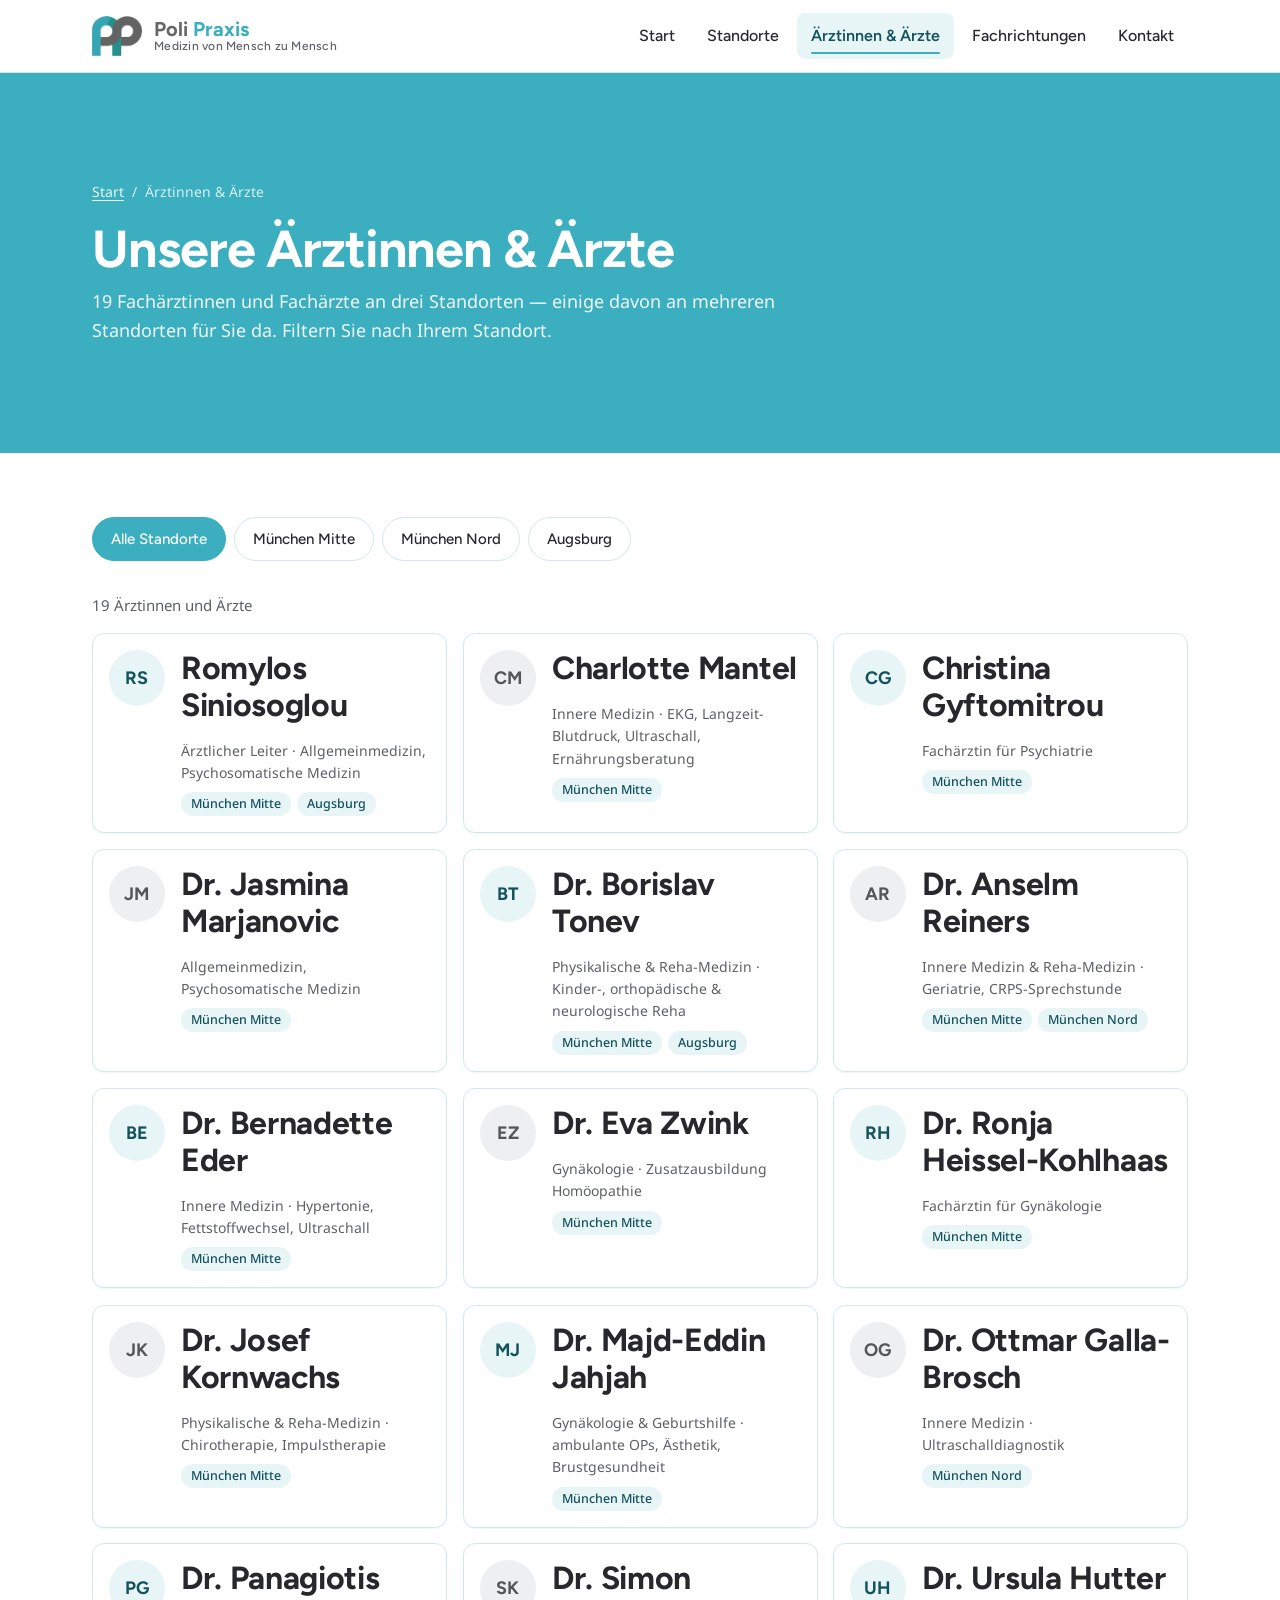
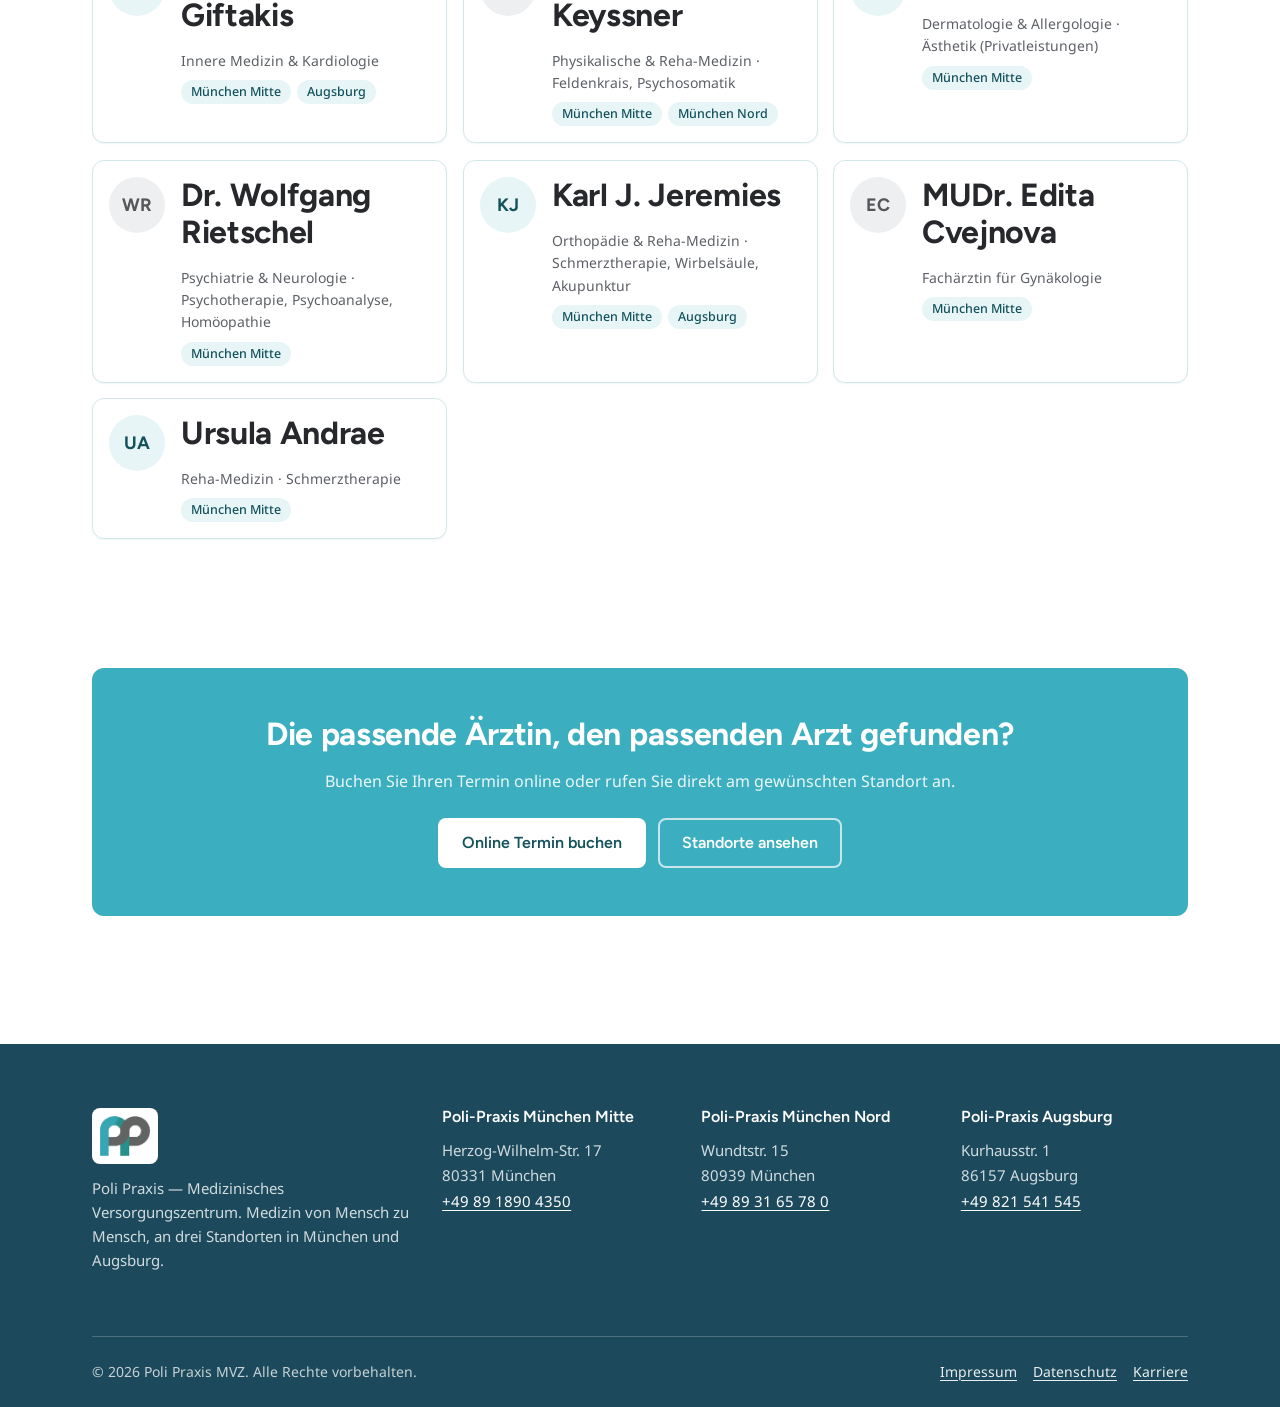
==== aerzte.html @ f50aab5e "Add title glow treatment, homepage office filters, and header cleanup - Location page titles: white " ====
<!DOCTYPE html>
<html lang="de">
<head>
  <meta charset="UTF-8">
  <meta name="viewport" content="width=device-width, initial-scale=1">
  <title>Ärztinnen &amp; Ärzte — alle Standorte | Poli Praxis</title>
  <meta name="description" content="Alle Ärztinnen und Ärzte der Poli Praxis auf einen Blick — filterbar nach Standort: München Mitte, München Nord und Augsburg.">
  <link rel="icon" type="image/png" href="assets/img/logo.png">
  <link rel="stylesheet" href="assets/css/styles.css">
</head>
<body>
  <a class="skip-link" href="#main">Zum Inhalt springen</a>

  <header class="site-header">
    <div class="container site-header__inner">
      <a class="brand" href="index.html" aria-label="Poli Praxis — Startseite">
        <img src="assets/img/logo.png" alt="" width="53" height="40">
        <span class="brand__name"><span class="brand-poli">Poli</span> <span class="brand-praxis">Praxis</span><span class="brand__sub">Medizin von Mensch zu Mensch</span></span>
      </a>
      <nav id="main-nav" class="main-nav" aria-label="Hauptnavigation">
        <ul>
          <li><a href="index.html">Start</a></li>
          <li><a href="index.html#standorte">Standorte</a></li>
          <li><a href="aerzte.html" aria-current="page">Ärztinnen &amp; Ärzte</a></li>
          <li><a href="index.html#fachrichtungen">Fachrichtungen</a></li>
          <li><a href="index.html#kontakt">Kontakt</a></li>
        </ul>
      </nav>
      <button class="nav-toggle" type="button" aria-expanded="false" aria-controls="main-nav">
        <svg width="24" height="24" viewBox="0 0 24 24" fill="none" stroke="currentColor" stroke-width="1.75" stroke-linecap="round" aria-hidden="true"><line x1="4" y1="6" x2="20" y2="6"/><line x1="4" y1="12" x2="20" y2="12"/><line x1="4" y1="18" x2="20" y2="18"/></svg>
        <span class="visually-hidden">Menü öffnen</span>
      </button>
    </div>
  </header>

  <main id="main">

    <section class="page-hero">
      <div class="container">
        <nav class="breadcrumb" aria-label="Brotkrumen">
          <a href="index.html">Start</a> <span aria-hidden="true">/</span>
          <span aria-current="page">Ärztinnen &amp; Ärzte</span>
        </nav>
        <h1>Unsere Ärztinnen &amp; Ärzte</h1>
        <p class="lead">19 Fachärztinnen und Fachärzte an drei Standorten — einige davon an mehreren Standorten für Sie da. Filtern Sie nach Ihrem Standort.</p>
      </div>
    </section>

    <section class="section">
      <div class="container">

        <div class="filter-bar" data-filter-bar role="group" aria-label="Nach Standort filtern">
          <button class="filter-btn" type="button" data-office="alle" aria-pressed="true">Alle Standorte</button>
          <button class="filter-btn" type="button" data-office="muenchen-mitte" aria-pressed="false">München Mitte</button>
          <button class="filter-btn" type="button" data-office="muenchen-nord" aria-pressed="false">München Nord</button>
          <button class="filter-btn" type="button" data-office="augsburg" aria-pressed="false">Augsburg</button>
        </div>

        <p class="filter-count" data-filter-count aria-live="polite">19 Ärztinnen und Ärzte</p>

        <div class="doctor-grid">
          <article class="doctor-card" data-offices="muenchen-mitte augsburg">
            <span class="avatar" aria-hidden="true">RS</span>
            <div class="doctor-card__body">
              <h2>Romylos Siniosoglou</h2>
              <p class="doctor-card__specialty">Ärztlicher Leiter · Allgemeinmedizin, Psychosomatische Medizin</p>
              <div class="doctor-card__tags"><span class="chip">München Mitte</span><span class="chip">Augsburg</span></div>
            </div>
          </article>
          <article class="doctor-card" data-offices="muenchen-mitte">
            <span class="avatar" aria-hidden="true">CM</span>
            <div class="doctor-card__body">
              <h2>Charlotte Mantel</h2>
              <p class="doctor-card__specialty">Innere Medizin · EKG, Langzeit-Blutdruck, Ultraschall, Ernährungsberatung</p>
              <div class="doctor-card__tags"><span class="chip">München Mitte</span></div>
            </div>
          </article>
          <article class="doctor-card" data-offices="muenchen-mitte">
            <span class="avatar" aria-hidden="true">CG</span>
            <div class="doctor-card__body">
              <h2>Christina Gyftomitrou</h2>
              <p class="doctor-card__specialty">Fachärztin für Psychiatrie</p>
              <div class="doctor-card__tags"><span class="chip">München Mitte</span></div>
            </div>
          </article>
          <article class="doctor-card" data-offices="muenchen-mitte">
            <span class="avatar" aria-hidden="true">JM</span>
            <div class="doctor-card__body">
              <h2>Dr. Jasmina Marjanovic</h2>
              <p class="doctor-card__specialty">Allgemeinmedizin, Psychosomatische Medizin</p>
              <div class="doctor-card__tags"><span class="chip">München Mitte</span></div>
            </div>
          </article>
          <article class="doctor-card" data-offices="muenchen-mitte augsburg">
            <span class="avatar" aria-hidden="true">BT</span>
            <div class="doctor-card__body">
              <h2>Dr. Borislav Tonev</h2>
              <p class="doctor-card__specialty">Physikalische &amp; Reha-Medizin · Kinder-, orthopädische &amp; neurologische Reha</p>
              <div class="doctor-card__tags"><span class="chip">München Mitte</span><span class="chip">Augsburg</span></div>
            </div>
          </article>
          <article class="doctor-card" data-offices="muenchen-mitte muenchen-nord">
            <span class="avatar" aria-hidden="true">AR</span>
            <div class="doctor-card__body">
              <h2>Dr. Anselm Reiners</h2>
              <p class="doctor-card__specialty">Innere Medizin &amp; Reha-Medizin · Geriatrie, CRPS-Sprechstunde</p>
              <div class="doctor-card__tags"><span class="chip">München Mitte</span><span class="chip">München Nord</span></div>
            </div>
          </article>
          <article class="doctor-card" data-offices="muenchen-mitte">
            <span class="avatar" aria-hidden="true">BE</span>
            <div class="doctor-card__body">
              <h2>Dr. Bernadette Eder</h2>
              <p class="doctor-card__specialty">Innere Medizin · Hypertonie, Fettstoffwechsel, Ultraschall</p>
              <div class="doctor-card__tags"><span class="chip">München Mitte</span></div>
            </div>
          </article>
          <article class="doctor-card" data-offices="muenchen-mitte">
            <span class="avatar" aria-hidden="true">EZ</span>
            <div class="doctor-card__body">
              <h2>Dr. Eva Zwink</h2>
              <p class="doctor-card__specialty">Gynäkologie · Zusatzausbildung Homöopathie</p>
              <div class="doctor-card__tags"><span class="chip">München Mitte</span></div>
            </div>
          </article>
          <article class="doctor-card" data-offices="muenchen-mitte">
            <span class="avatar" aria-hidden="true">RH</span>
            <div class="doctor-card__body">
              <h2>Dr. Ronja Heissel-Kohlhaas</h2>
              <p class="doctor-card__specialty">Fachärztin für Gynäkologie</p>
              <div class="doctor-card__tags"><span class="chip">München Mitte</span></div>
            </div>
          </article>
          <article class="doctor-card" data-offices="muenchen-mitte">
            <span class="avatar" aria-hidden="true">JK</span>
            <div class="doctor-card__body">
              <h2>Dr. Josef Kornwachs</h2>
              <p class="doctor-card__specialty">Physikalische &amp; Reha-Medizin · Chirotherapie, Impulstherapie</p>
              <div class="doctor-card__tags"><span class="chip">München Mitte</span></div>
            </div>
          </article>
          <article class="doctor-card" data-offices="muenchen-mitte">
            <span class="avatar" aria-hidden="true">MJ</span>
            <div class="doctor-card__body">
              <h2>Dr. Majd-Eddin Jahjah</h2>
              <p class="doctor-card__specialty">Gynäkologie &amp; Geburtshilfe · ambulante OPs, Ästhetik, Brustgesundheit</p>
              <div class="doctor-card__tags"><span class="chip">München Mitte</span></div>
            </div>
          </article>
          <article class="doctor-card" data-offices="muenchen-nord">
            <span class="avatar" aria-hidden="true">OG</span>
            <div class="doctor-card__body">
              <h2>Dr. Ottmar Galla-Brosch</h2>
              <p class="doctor-card__specialty">Innere Medizin · Ultraschalldiagnostik</p>
              <div class="doctor-card__tags"><span class="chip">München Nord</span></div>
            </div>
          </article>
          <article class="doctor-card" data-offices="muenchen-mitte augsburg">
            <span class="avatar" aria-hidden="true">PG</span>
            <div class="doctor-card__body">
              <h2>Dr. Panagiotis Giftakis</h2>
              <p class="doctor-card__specialty">Innere Medizin &amp; Kardiologie</p>
              <div class="doctor-card__tags"><span class="chip">München Mitte</span><span class="chip">Augsburg</span></div>
            </div>
          </article>
          <article class="doctor-card" data-offices="muenchen-mitte muenchen-nord">
            <span class="avatar" aria-hidden="true">SK</span>
            <div class="doctor-card__body">
              <h2>Dr. Simon Keyssner</h2>
              <p class="doctor-card__specialty">Physikalische &amp; Reha-Medizin · Feldenkrais, Psychosomatik</p>
              <div class="doctor-card__tags"><span class="chip">München Mitte</span><span class="chip">München Nord</span></div>
            </div>
          </article>
          <article class="doctor-card" data-offices="muenchen-mitte">
            <span class="avatar" aria-hidden="true">UH</span>
            <div class="doctor-card__body">
              <h2>Dr. Ursula Hutter</h2>
              <p class="doctor-card__specialty">Dermatologie &amp; Allergologie · Ästhetik (Privatleistungen)</p>
              <div class="doctor-card__tags"><span class="chip">München Mitte</span></div>
            </div>
          </article>
          <article class="doctor-card" data-offices="muenchen-mitte">
            <span class="avatar" aria-hidden="true">WR</span>
            <div class="doctor-card__body">
              <h2>Dr. Wolfgang Rietschel</h2>
              <p class="doctor-card__specialty">Psychiatrie &amp; Neurologie · Psychotherapie, Psychoanalyse, Homöopathie</p>
              <div class="doctor-card__tags"><span class="chip">München Mitte</span></div>
            </div>
          </article>
          <article class="doctor-card" data-offices="muenchen-mitte augsburg">
            <span class="avatar" aria-hidden="true">KJ</span>
            <div class="doctor-card__body">
              <h2>Karl J. Jeremies</h2>
              <p class="doctor-card__specialty">Orthopädie &amp; Reha-Medizin · Schmerztherapie, Wirbelsäule, Akupunktur</p>
              <div class="doctor-card__tags"><span class="chip">München Mitte</span><span class="chip">Augsburg</span></div>
            </div>
          </article>
          <article class="doctor-card" data-offices="muenchen-mitte">
            <span class="avatar" aria-hidden="true">EC</span>
            <div class="doctor-card__body">
              <h2>MUDr. Edita Cvejnova</h2>
              <p class="doctor-card__specialty">Fachärztin für Gynäkologie</p>
              <div class="doctor-card__tags"><span class="chip">München Mitte</span></div>
            </div>
          </article>
          <article class="doctor-card" data-offices="muenchen-mitte">
            <span class="avatar" aria-hidden="true">UA</span>
            <div class="doctor-card__body">
              <h2>Ursula Andrae</h2>
              <p class="doctor-card__specialty">Reha-Medizin · Schmerztherapie</p>
              <div class="doctor-card__tags"><span class="chip">München Mitte</span></div>
            </div>
          </article>
        </div>
      </div>
    </section>

    <section class="section" aria-label="Termin vereinbaren">
      <div class="container">
        <div class="cta-band">
          <h2>Die passende Ärztin, den passenden Arzt gefunden?</h2>
          <p>Buchen Sie Ihren Termin online oder rufen Sie direkt am gewünschten Standort an.</p>
          <div class="cta-band__actions">
            <a class="btn btn--primary" href="https://www.doctolib.de" rel="noopener">Online Termin buchen</a>
            <a class="btn btn--ghost-light" href="index.html#standorte">Standorte ansehen</a>
          </div>
        </div>
      </div>
    </section>

  </main>

  <footer class="site-footer" id="kontakt">
    <div class="container">
      <div class="footer-grid">
        <div class="footer-brand">
          <img src="assets/img/logo.png" alt="Poli Praxis Logo" width="59" height="44">
          <p>Poli Praxis — Medizinisches Versorgungszentrum. Medizin von Mensch zu Mensch, an drei Standorten in München und Augsburg.</p>
        </div>
        <div class="footer-office">
          <h3>Poli-Praxis München Mitte</h3>
          <address>Herzog-Wilhelm-Str. 17<br>80331 München</address>
          <a href="tel:+498918904350">+49 89 1890 4350</a>
        </div>
        <div class="footer-office">
          <h3>Poli-Praxis München Nord</h3>
          <address>Wundtstr. 15<br>80939 München</address>
          <a href="tel:+49893165780">+49 89 31 65 78 0</a>
        </div>
        <div class="footer-office">
          <h3>Poli-Praxis Augsburg</h3>
          <address>Kurhausstr. 1<br>86157 Augsburg</address>
          <a href="tel:+49821541545">+49 821 541 545</a>
        </div>
      </div>
      <div class="footer-bottom">
        <p class="mb-0">© 2026 Poli Praxis MVZ. Alle Rechte vorbehalten.</p>
        <ul>
          <li><a href="#">Impressum</a></li>
          <li><a href="#">Datenschutz</a></li>
          <li><a href="#">Karriere</a></li>
        </ul>
      </div>
    </div>
  </footer>

  <script src="assets/js/main.js"></script>
</body>
</html>
---- assets/css/styles.css ----
/* ==========================================================================
   Poli-Praxis — Design System Stylesheet
   Source of truth: design-system/MASTER.md
   ========================================================================== */

@import url('https://fonts.googleapis.com/css2?family=Figtree:wght@400;600;700&family=Noto+Sans:wght@400;500;700&display=swap');

/* --------------------------------------------------------------------------
   1. Design Tokens
   -------------------------------------------------------------------------- */
:root {
  /* Brand colors (from PP logo) */
  --pp-teal:       #3BAFBF;
  --pp-teal-dark:  #257684;
  --pp-teal-deep:  #14525C;
  --pp-teal-night: #1C4A5C; /* footer: dark petrol, hue-matched to #3BAFBF (less green) */
  --pp-teal-tint:  #E7F5F7;
  --pp-gray:       #54565A;
  --pp-ink:        #26282C;
  --pp-text-muted: #5C6066;
  --pp-bg:         #FFFFFF;
  --pp-surface:    #F6FAF9;
  --pp-border:     #D3E7EA;
  --pp-ring:       #3BAFBF;
  --pp-danger:     #C4342D;

  /* Typography */
  --font-heading: 'Figtree', 'Segoe UI', sans-serif;
  --font-body: 'Noto Sans', 'Segoe UI', sans-serif;

  /* Spacing scale */
  --sp-1: 4px;  --sp-2: 8px;  --sp-3: 12px; --sp-4: 16px;
  --sp-5: 24px; --sp-6: 32px; --sp-7: 48px; --sp-8: 64px; --sp-9: 96px;

  /* Radii & shadows */
  --radius-card: 12px;
  --radius-btn: 8px;
  --radius-pill: 999px;
  --shadow-sm: 0 1px 2px rgba(20, 82, 92, .06);
  --shadow-md: 0 6px 24px rgba(20, 82, 92, .10);

  /* Motion */
  --ease-out: cubic-bezier(.16, 1, .3, 1);
  --dur: 200ms;
}

/* --------------------------------------------------------------------------
   2. Base
   -------------------------------------------------------------------------- */
*, *::before, *::after { box-sizing: border-box; }

html { scroll-behavior: smooth; }

body {
  margin: 0;
  font-family: var(--font-body);
  font-size: 16px;
  line-height: 1.6;
  color: var(--pp-ink);
  background: var(--pp-bg);
  -webkit-font-smoothing: antialiased;
}

h1, h2, h3, h4 {
  font-family: var(--font-heading);
  line-height: 1.15;
  color: var(--pp-ink);
  margin: 0 0 var(--sp-4);
}

h1 { font-size: clamp(32px, 5vw, 52px); font-weight: 700; letter-spacing: -.02em; }
h2 { font-size: clamp(26px, 3.5vw, 32px); font-weight: 700; letter-spacing: -.01em; }
h3 { font-size: 24px; font-weight: 600; }
h4 { font-size: 20px; font-weight: 600; }

p { margin: 0 0 var(--sp-4); max-width: 70ch; }

a { color: var(--pp-teal-dark); text-decoration-thickness: 1px; text-underline-offset: 3px; }
a:hover { color: var(--pp-teal-deep); }

img, svg { display: block; max-width: 100%; }

ul { margin: 0; padding: 0; list-style: none; }

/* [hidden] must always win — even over display:flex on cards (filters rely on it) */
[hidden] { display: none !important; }

/* Visible focus for keyboard users */
:focus-visible {
  outline: 3px solid var(--pp-ring);
  outline-offset: 2px;
  border-radius: 4px;
}

.skip-link {
  position: absolute;
  left: -9999px;
  top: 0;
  background: var(--pp-teal-deep);
  color: #fff;
  padding: var(--sp-3) var(--sp-4);
  border-radius: 0 0 var(--radius-btn) 0;
  z-index: 200;
}
.skip-link:focus { left: 0; color: #fff; }

@media (prefers-reduced-motion: reduce) {
  *, *::before, *::after {
    animation-duration: .01ms !important;
    transition-duration: .01ms !important;
    scroll-behavior: auto !important;
  }
}

/* --------------------------------------------------------------------------
   3. Layout helpers
   -------------------------------------------------------------------------- */
.container {
  max-width: 1160px;
  margin-inline: auto;
  padding-inline: 20px;
}
@media (min-width: 768px) {
  .container { padding-inline: 32px; }
}

.section { padding-block: var(--sp-8); }
.section--tint { background: var(--pp-teal-tint); }
.section--surface { background: var(--pp-surface); }

.section-head { max-width: 640px; margin-bottom: var(--sp-6); }
.section-head .eyebrow {
  display: inline-block;
  font-family: var(--font-heading);
  font-weight: 600;
  font-size: 14px;
  letter-spacing: .08em;
  text-transform: uppercase;
  color: var(--pp-teal-dark);
  margin-bottom: var(--sp-2);
}
.section-head p { color: var(--pp-text-muted); margin-bottom: 0; }

/* --------------------------------------------------------------------------
   4. Buttons & chips
   -------------------------------------------------------------------------- */
.btn {
  display: inline-flex;
  align-items: center;
  justify-content: center;
  gap: var(--sp-2);
  min-height: 44px;
  padding: 10px 22px;
  border-radius: var(--radius-btn);
  border: 2px solid transparent;
  font-family: var(--font-heading);
  font-size: 16px;
  font-weight: 600;
  text-decoration: none;
  cursor: pointer;
  transition: background-color var(--dur) var(--ease-out),
              border-color var(--dur) var(--ease-out),
              color var(--dur) var(--ease-out),
              transform var(--dur) var(--ease-out);
}
.btn:active { transform: scale(.98); }

.btn--primary { background: var(--pp-teal); color: #fff; }
.btn--primary:hover { background: var(--pp-teal-dark); color: #fff; }

.btn--secondary {
  background: #fff;
  color: var(--pp-teal-deep);
  border-color: var(--pp-teal);
}
.btn--secondary:hover { background: var(--pp-teal-tint); color: var(--pp-teal-deep); }

.btn--ghost-light { background: transparent; color: #fff; border-color: rgba(255,255,255,.7); }
.btn--ghost-light:hover { background: rgba(255,255,255,.12); color: #fff; }

.chip {
  display: inline-flex;
  align-items: center;
  gap: 6px;
  padding: 4px 12px;
  border-radius: var(--radius-pill);
  background: var(--pp-teal-tint);
  color: var(--pp-teal-deep);
  font-size: 14px;
  font-weight: 500;
  white-space: nowrap;
}
.chip--gray { background: #EEEFF0; color: var(--pp-gray); }

.text-link {
  display: inline-flex;
  align-items: center;
  gap: 6px;
  font-family: var(--font-heading);
  font-weight: 600;
  color: var(--pp-teal-dark);
  text-decoration: none;
}
.text-link:hover { color: var(--pp-teal-deep); text-decoration: underline; }
.text-link svg { transition: transform var(--dur) var(--ease-out); }
.text-link:hover svg { transform: translateX(3px); }

/* --------------------------------------------------------------------------
   5. Header / Navigation
   -------------------------------------------------------------------------- */
.site-header {
  position: sticky;
  top: 0;
  z-index: 100;
  background: rgba(255, 255, 255, .95);
  backdrop-filter: blur(8px);
  border-bottom: 1px solid var(--pp-border);
}

.site-header__inner {
  display: flex;
  align-items: center;
  justify-content: space-between;
  gap: var(--sp-4);
  min-height: 72px;
}

.brand {
  display: inline-flex;
  align-items: center;
  gap: var(--sp-3);
  text-decoration: none;
}
.brand img { height: 40px; width: auto; }
.brand__name {
  font-family: var(--font-heading);
  font-size: 20px;
  font-weight: 700;
  color: var(--pp-ink);
  line-height: 1.1;
}
.brand__name .brand__sub { display: block; font-size: 12px; font-weight: 500; color: var(--pp-text-muted); letter-spacing: .02em; }

/* Two-tone wordmark: "Poli" gray, "Praxis" teal (on light backgrounds) */
.brand-poli { color: #666666; }
.brand-praxis { color: #3BAFBF; }
/* On teal surfaces the wordmark stays white for readability */
.hero .brand-poli, .hero .brand-praxis,
.page-hero .brand-poli, .page-hero .brand-praxis,
.cta-band .brand-poli, .cta-band .brand-praxis,
.site-footer .brand-poli, .site-footer .brand-praxis { color: inherit; }

.main-nav ul { display: flex; gap: var(--sp-1); }
.main-nav a {
  display: inline-block;
  padding: 10px 14px;
  border-radius: var(--radius-btn);
  font-family: var(--font-heading);
  font-weight: 500;
  font-size: 16px;
  color: var(--pp-ink);
  text-decoration: none;
  transition: background-color var(--dur) var(--ease-out), color var(--dur) var(--ease-out);
}
.main-nav a:hover { background: var(--pp-teal-tint); color: var(--pp-teal-deep); }
.main-nav a[aria-current="page"] {
  color: var(--pp-teal-deep);
  background: var(--pp-teal-tint);
  font-weight: 600;
}

.header-cta { display: none; }

.nav-toggle {
  display: inline-flex;
  align-items: center;
  justify-content: center;
  width: 44px;
  height: 44px;
  border: 1px solid var(--pp-border);
  border-radius: var(--radius-btn);
  background: #fff;
  color: var(--pp-ink);
  cursor: pointer;
}

@media (max-width: 899px) {
  .main-nav {
    display: none;
    position: absolute;
    top: 100%;
    left: 0;
    right: 0;
    background: #fff;
    border-bottom: 1px solid var(--pp-border);
    box-shadow: var(--shadow-md);
    padding: var(--sp-3) 20px var(--sp-5);
  }
  .main-nav.is-open { display: block; }
  .main-nav ul { flex-direction: column; gap: 2px; }
  .main-nav a { display: block; padding: 12px 14px; }
  .main-nav .nav-cta { margin-top: var(--sp-3); }
}

@media (min-width: 900px) {
  .nav-toggle { display: none; }
  .header-cta { display: inline-flex; }
  .main-nav .nav-cta { display: none; }
}

/* --------------------------------------------------------------------------
   6. Hero
   -------------------------------------------------------------------------- */
.hero {
  background: var(--pp-teal);
  color: #fff;
  padding-block: var(--sp-9) var(--sp-8);
  position: relative;
  overflow: hidden;
}
.hero::after {
  /* subtle oversized PP monogram */
  content: "";
  position: absolute;
  right: -80px;
  bottom: -120px;
  width: 480px;
  height: 460px;
  background: url("../img/logo.png") no-repeat center / contain;
  opacity: .08;
  pointer-events: none;
}
.hero h1 { color: #fff; max-width: 15ch; }
.hero .lead {
  font-size: 18px;
  color: rgba(255, 255, 255, .92);
  max-width: 55ch;
  margin-bottom: var(--sp-6);
}
.hero__actions { display: flex; flex-wrap: wrap; gap: var(--sp-3); margin-bottom: var(--sp-7); }
.hero .btn--primary { background: #fff; color: var(--pp-teal-deep); }
.hero .btn--primary:hover { background: var(--pp-teal-tint); }

.hero__stats {
  display: flex;
  flex-wrap: wrap;
  gap: var(--sp-6) var(--sp-8);
  border-top: 1px solid rgba(255, 255, 255, .25);
  padding-top: var(--sp-5);
}
.hero__stat { font-family: var(--font-heading); }
.hero__stat strong { display: block; font-size: 32px; font-weight: 700; line-height: 1.1; }
.hero__stat span { font-size: 15px; color: rgba(255, 255, 255, .85); }

/* Sub-page hero */
.page-hero {
  position: relative;
  overflow: hidden;
  display: flex;
  align-items: center;
  min-height: 380px;
  background: var(--pp-teal);
  color: #fff;
  padding-block: var(--sp-7);
}
.page-hero .container { position: relative; z-index: 1; width: 100%; }

/* Location-specific hero art: city illustration blended behind the title.
   Width is capped relative to the hero height (image is 8:5) so the full
   scene — from tower tops to the ground line — fits without cropping. */
.page-hero__art {
  position: absolute;
  top: 0; bottom: 0; right: 0;
  width: min(56%, 620px);
  background-repeat: no-repeat;
  background-position: center bottom;
  background-size: cover;
}
.page-hero__art::before {
  content: "";
  position: absolute;
  inset: 0;
  background: linear-gradient(90deg,
    var(--pp-teal) 0%,
    rgba(59, 175, 191, .55) 40%,
    rgba(59, 175, 191, .25) 100%);
}
.page-hero--mitte    .page-hero__art { background-image: url("../img/standort-mitte.svg"); }
.page-hero--nord     .page-hero__art { background-image: url("../img/standort-nord.svg"); }
.page-hero--augsburg .page-hero__art { background-image: url("../img/standort-augsburg.svg"); }

/* Hero/header titles: white text, light logo gray on "Poli-", and a soft
   dark halo only behind "Praxis" — where the teal-on-teal actually needs it */
.hero h1,
.page-hero h1 { color: #fff; }
.hero h1 .brand-poli,
.page-hero h1 .brand-poli {
  color: #666666;
  position: relative;
  z-index: 1; /* keeps "Poli-" (incl. the hyphen) in front of the glow */
}
.hero h1 .brand-praxis,
.page-hero h1 .brand-praxis {
  color: #3BAFBF;
  position: relative;
  z-index: 0;
}
.hero h1 .brand-praxis::before,
.page-hero h1 .brand-praxis::before {
  content: "";
  position: absolute;
  inset: -.02em -.26em;
  z-index: -1;
  background: rgba(255, 255, 255, .8);
  border-radius: 999px;
  filter: blur(.22em); /* softer, wider fade into the teal */
}

@media (max-width: 699px) {
  .page-hero__art { width: 100%; }
  .page-hero__art::before { background: rgba(59, 175, 191, .78); }
}
.page-hero h1 { margin-bottom: var(--sp-2); } /* color comes from the halo-title rule above */
.page-hero .lead { color: rgba(255, 255, 255, .92); font-size: 18px; margin-bottom: 0; }
.breadcrumb {
  display: flex;
  flex-wrap: wrap;
  gap: var(--sp-2);
  font-size: 14px;
  margin-bottom: var(--sp-4);
  color: rgba(255, 255, 255, .8);
}
.breadcrumb a { color: rgba(255, 255, 255, .9); }
.breadcrumb a:hover { color: #fff; }

/* --------------------------------------------------------------------------
   7. Office cards (homepage)
   -------------------------------------------------------------------------- */
.office-grid {
  display: grid;
  gap: var(--sp-5);
  grid-template-columns: 1fr;
}
@media (min-width: 700px)  { .office-grid { grid-template-columns: repeat(2, 1fr); } }
@media (min-width: 1024px) { .office-grid { grid-template-columns: repeat(3, 1fr); } }

.office-card {
  display: flex;
  flex-direction: column;
  background: #fff;
  border: 1px solid var(--pp-border);
  border-radius: var(--radius-card);
  overflow: hidden;
  box-shadow: var(--shadow-sm);
  transition: transform var(--dur) var(--ease-out), box-shadow var(--dur) var(--ease-out);
}
.office-card:hover { transform: translateY(-3px); box-shadow: var(--shadow-md); }
.office-card:focus-within { box-shadow: var(--shadow-md); }

.office-card__media { aspect-ratio: 16 / 10; background: var(--pp-teal-tint); }
.office-card__media img { width: 100%; height: 100%; object-fit: cover; }

.office-card__body {
  display: flex;
  flex-direction: column;
  gap: var(--sp-3);
  padding: var(--sp-5);
  flex: 1;
}
.office-card__body h3 { margin: 0; }
.office-card__body h3 a {
  color: var(--pp-ink);
  text-decoration: none;
}
/* Stretch the title link over the whole card */
.office-card { position: relative; }
.office-card__body h3 a::after { content: ""; position: absolute; inset: 0; }
.office-card__body h3 a:hover { color: var(--pp-teal-deep); }

.office-card__location {
  display: flex;
  align-items: center;
  gap: 6px;
  font-size: 14px;
  font-weight: 500;
  color: var(--pp-text-muted);
}
.office-card__location svg { color: var(--pp-teal); flex-shrink: 0; }

.office-card__desc { color: var(--pp-text-muted); font-size: 15px; margin: 0; }

.office-card__chips { display: flex; flex-wrap: wrap; gap: var(--sp-2); }

.office-card__footer {
  margin-top: auto;
  padding-top: var(--sp-3);
  border-top: 1px solid var(--pp-border);
}

/* --------------------------------------------------------------------------
   8. Specialty & info cards
   -------------------------------------------------------------------------- */
.feature-grid {
  display: grid;
  gap: var(--sp-4);
  grid-template-columns: 1fr;
}
@media (min-width: 700px)  { .feature-grid { grid-template-columns: repeat(2, 1fr); } }
@media (min-width: 1024px) { .feature-grid { grid-template-columns: repeat(4, 1fr); } }

.feature-card {
  background: #fff;
  border: 1px solid var(--pp-border);
  border-radius: var(--radius-card);
  padding: var(--sp-5);
  box-shadow: var(--shadow-sm);
}
.feature-card__icon {
  display: inline-flex;
  align-items: center;
  justify-content: center;
  width: 48px;
  height: 48px;
  border-radius: 10px;
  background: var(--pp-teal-tint);
  color: var(--pp-teal-dark);
  margin-bottom: var(--sp-3);
}
.feature-card h3, .feature-card h4 { font-size: 18px; margin-bottom: var(--sp-2); }
.feature-card p { font-size: 15px; color: var(--pp-text-muted); margin: 0; }
.feature-card__tags {
  display: flex;
  flex-wrap: wrap;
  gap: 6px;
  margin-top: var(--sp-3);
  padding-top: var(--sp-3);
  border-top: 1px solid var(--pp-border);
}
.feature-card__tags .chip { font-size: 12.5px; padding: 2px 10px; }

.info-grid {
  display: grid;
  gap: var(--sp-4);
  grid-template-columns: 1fr;
}
@media (min-width: 900px) { .info-grid { grid-template-columns: repeat(3, 1fr); } }

.info-card {
  background: #fff;
  border: 1px solid var(--pp-border);
  border-radius: var(--radius-card);
  padding: var(--sp-5);
  box-shadow: var(--shadow-sm);
}
.info-card h2, .info-card h3 {
  display: flex;
  align-items: center;
  gap: var(--sp-2);
  font-size: 18px;
  margin-bottom: var(--sp-4);
}
.info-card h2 svg, .info-card h3 svg { color: var(--pp-teal-dark); flex-shrink: 0; }
.info-card address { font-style: normal; color: var(--pp-text-muted); }
.info-card a { font-weight: 500; }

.hours-table { width: 100%; border-collapse: collapse; font-size: 15px; }
.hours-table th, .hours-table td { text-align: left; padding: 6px 0; vertical-align: top; }
.hours-table th { font-weight: 600; color: var(--pp-ink); padding-right: var(--sp-4); white-space: nowrap; }
.hours-table td { color: var(--pp-text-muted); }
.hours-table tr + tr { border-top: 1px solid var(--pp-border); }

/* --------------------------------------------------------------------------
   9. Doctor cards
   -------------------------------------------------------------------------- */
.doctor-grid {
  display: grid;
  gap: var(--sp-4);
  grid-template-columns: 1fr;
}
@media (min-width: 640px)  { .doctor-grid { grid-template-columns: repeat(2, 1fr); } }
@media (min-width: 1024px) { .doctor-grid { grid-template-columns: repeat(3, 1fr); } }

.doctor-card {
  display: flex;
  gap: var(--sp-4);
  align-items: flex-start;
  background: #fff;
  border: 1px solid var(--pp-border);
  border-radius: var(--radius-card);
  padding: var(--sp-4);
  box-shadow: var(--shadow-sm);
}

.avatar {
  display: inline-flex;
  align-items: center;
  justify-content: center;
  width: 56px;
  height: 56px;
  border-radius: 50%;
  flex-shrink: 0;
  background: var(--pp-teal-tint);
  color: var(--pp-teal-deep);
  font-family: var(--font-heading);
  font-weight: 700;
  font-size: 18px;
  letter-spacing: .02em;
}
.doctor-card:nth-child(even) .avatar { background: #EEEFF0; color: var(--pp-gray); }

.doctor-card__body { min-width: 0; }
.doctor-card h3, .doctor-card h4 { font-size: 17px; margin-bottom: 2px; }
.doctor-card__specialty { font-size: 14px; color: var(--pp-text-muted); margin-bottom: var(--sp-2); }
.doctor-card__tags { display: flex; flex-wrap: wrap; gap: 6px; }
.doctor-card__tags .chip { font-size: 12.5px; padding: 2px 10px; }

/* Filter bar (Ärzte page) */
.filter-bar {
  display: flex;
  flex-wrap: wrap;
  gap: var(--sp-2);
  margin-bottom: var(--sp-6);
}
.filter-btn {
  min-height: 44px;
  padding: 8px 18px;
  border-radius: var(--radius-pill);
  border: 1.5px solid var(--pp-border);
  background: #fff;
  color: var(--pp-ink);
  font-family: var(--font-heading);
  font-size: 15px;
  font-weight: 500;
  cursor: pointer;
  transition: background-color var(--dur) var(--ease-out),
              border-color var(--dur) var(--ease-out),
              color var(--dur) var(--ease-out);
}
.filter-btn:hover { border-color: var(--pp-teal); color: var(--pp-teal-deep); }
.filter-btn[aria-pressed="true"] {
  background: var(--pp-teal);
  border-color: var(--pp-teal);
  color: #fff;
}
.filter-count { font-size: 15px; color: var(--pp-text-muted); margin-bottom: var(--sp-4); }

/* Filter groups (homepage office filters) */
.office-filters {
  display: flex;
  flex-wrap: wrap;
  gap: var(--sp-4) var(--sp-7);
  margin-bottom: var(--sp-4);
}
.office-filters .filter-bar { margin-bottom: 0; }
.filter-label {
  display: block;
  font-family: var(--font-heading);
  font-size: 13px;
  font-weight: 600;
  letter-spacing: .06em;
  text-transform: uppercase;
  color: var(--pp-text-muted);
  margin-bottom: var(--sp-2);
}

/* --------------------------------------------------------------------------
   10. CTA band & footer
   -------------------------------------------------------------------------- */
.cta-band {
  background: var(--pp-teal);
  color: #fff;
  border-radius: var(--radius-card);
  padding: var(--sp-7) var(--sp-5);
  text-align: center;
}
.cta-band h2 { color: #fff; }
.cta-band p { color: rgba(255,255,255,.9); margin-inline: auto; }
.cta-band .btn--primary { background: #fff; color: var(--pp-teal-deep); }
.cta-band .btn--primary:hover { background: var(--pp-teal-tint); }
.cta-band__actions { display: flex; flex-wrap: wrap; gap: var(--sp-3); justify-content: center; margin-top: var(--sp-5); }

.site-footer {
  background: var(--pp-teal-night);
  color: rgba(255, 255, 255, .88);
  padding-block: var(--sp-8) var(--sp-5);
  margin-top: var(--sp-8);
}
.site-footer a { color: #fff; }
.site-footer h3 {
  color: #fff;
  font-size: 16px;
  margin-bottom: var(--sp-3);
}
.footer-grid {
  display: grid;
  gap: var(--sp-6);
  grid-template-columns: 1fr;
  margin-bottom: var(--sp-7);
}
@media (min-width: 700px)  { .footer-grid { grid-template-columns: repeat(2, 1fr); } }
@media (min-width: 1024px) { .footer-grid { grid-template-columns: 1.4fr 1fr 1fr 1fr; } }

.footer-brand img { height: 56px; width: auto; margin-bottom: var(--sp-3); background: #fff; padding: 8px; border-radius: 8px; }
.footer-brand p { font-size: 15px; color: rgba(255,255,255,.8); }

.footer-office address { font-style: normal; font-size: 15px; line-height: 1.7; color: rgba(255,255,255,.8); }
.footer-office a { font-size: 15px; }

.footer-bottom {
  display: flex;
  flex-wrap: wrap;
  gap: var(--sp-4);
  justify-content: space-between;
  align-items: center;
  border-top: 1px solid rgba(255, 255, 255, .2);
  padding-top: var(--sp-5);
  font-size: 14px;
  color: rgba(255,255,255,.75);
}
.footer-bottom ul { display: flex; flex-wrap: wrap; gap: var(--sp-4); }
.footer-bottom a { color: rgba(255,255,255,.9); }

/* --------------------------------------------------------------------------
   11. Utilities
   -------------------------------------------------------------------------- */
.visually-hidden {
  position: absolute;
  width: 1px; height: 1px;
  margin: -1px; padding: 0;
  overflow: hidden;
  clip: rect(0 0 0 0);
  white-space: nowrap;
  border: 0;
}
.mt-0 { margin-top: 0; }
.mb-0 { margin-bottom: 0; }

/* --------------------------------------------------------------------------
   12. Dynamic layer — motion & live UI
   (all effects respect prefers-reduced-motion via the global override)
   -------------------------------------------------------------------------- */

/* Scroll reveal (only when JS is active, so content never hides without it) */
.js .reveal {
  opacity: 0;
  transform: translateY(22px);
  transition: opacity .55s var(--ease-out), transform .55s var(--ease-out);
  will-change: opacity, transform;
}
.js .reveal.is-visible { opacity: 1; transform: none; }

/* Header elevates once the page scrolls */
.site-header { transition: box-shadow var(--dur) var(--ease-out); }
.site-header.is-scrolled { box-shadow: 0 4px 18px rgba(20, 82, 92, .10); }

/* Animated underline on desktop nav links */
@media (min-width: 900px) {
  .main-nav a { position: relative; }
  .main-nav a::after {
    content: "";
    position: absolute;
    left: 14px; right: 14px; bottom: 5px;
    height: 2px;
    border-radius: 2px;
    background: var(--pp-teal);
    transform: scaleX(0);
    transform-origin: left;
    transition: transform var(--dur) var(--ease-out);
  }
  .main-nav a:hover::after,
  .main-nav a[aria-current="page"]::after { transform: scaleX(1); }
}

/* Mobile menu slides in */
.main-nav.is-open { animation: nav-drop .25s var(--ease-out); }
@keyframes nav-drop {
  from { opacity: 0; transform: translateY(-8px); }
  to   { opacity: 1; transform: none; }
}

/* Hero entrance + slow floating accents */
.hero .container > * { animation: rise-in .7s var(--ease-out) both; }
.hero h1             { animation-delay: .05s; }
.hero .lead          { animation-delay: .15s; }
.hero__actions       { animation-delay: .25s; }
.hero__stats         { animation-delay: .4s; }
@keyframes rise-in {
  from { opacity: 0; transform: translateY(26px); }
  to   { opacity: 1; transform: none; }
}
.hero::before {
  content: "";
  position: absolute;
  left: -120px; top: -120px;
  width: 380px; height: 380px;
  border-radius: 50%;
  background: radial-gradient(circle, rgba(255, 255, 255, .16), transparent 70%);
  animation: float 9s ease-in-out infinite alternate;
  pointer-events: none;
}
.hero::after { animation: float 13s ease-in-out infinite alternate-reverse; }
@keyframes float {
  from { transform: translate3d(0, 0, 0); }
  to   { transform: translate3d(26px, 18px, 0); }
}
.page-hero .container > * { animation: rise-in .6s var(--ease-out) both; }
.page-hero h1   { animation-delay: .08s; }
.page-hero .lead { animation-delay: .16s; }
.page-hero .status-badge { animation-delay: .26s; }

/* Office image zoom on card hover */
.office-card__media { overflow: hidden; }
.office-card__media img { transition: transform .5s var(--ease-out); }
.office-card:hover .office-card__media img,
.office-card:focus-within .office-card__media img { transform: scale(1.05); }

/* Lift for feature & doctor cards */
.feature-card, .doctor-card {
  transition: transform var(--dur) var(--ease-out), box-shadow var(--dur) var(--ease-out);
}
.feature-card:hover, .doctor-card:hover { transform: translateY(-3px); box-shadow: var(--shadow-md); }

/* Live opening-status badge (text is set by JS) */
.status-badge {
  display: inline-flex;
  align-items: center;
  gap: 8px;
  width: fit-content;
  padding: 5px 14px;
  border-radius: var(--radius-pill);
  font-family: var(--font-heading);
  font-size: 13.5px;
  font-weight: 600;
}
.status-badge__dot { width: 8px; height: 8px; border-radius: 50%; background: currentColor; flex-shrink: 0; }
.status-badge--open { background: #E3F4EC; color: #12684A; }
.status-badge--open .status-badge__dot { animation: pulse 2s infinite; }
.status-badge--closed { background: #EEEFF0; color: var(--pp-gray); }
.page-hero .status-badge { margin-top: var(--sp-4); }
@keyframes pulse {
  0%   { box-shadow: 0 0 0 0 rgba(18, 104, 74, .35); }
  70%  { box-shadow: 0 0 0 7px rgba(18, 104, 74, 0); }
  100% { box-shadow: 0 0 0 0 rgba(18, 104, 74, 0); }
}

/* Doctor cards pop back in after filtering */
.card-pop { animation: pop-in .35s var(--ease-out); }
@keyframes pop-in {
  from { opacity: 0; transform: scale(.96) translateY(8px); }
  to   { opacity: 1; transform: none; }
}

/* Google Maps embed (click-to-load for privacy) */
.map-embed {
  position: relative;
  display: flex;
  min-height: 420px;
  border: 1px solid var(--pp-border);
  border-radius: var(--radius-card);
  overflow: hidden;
  background:
    radial-gradient(circle at 20% 30%, rgba(59, 175, 191, .12), transparent 45%),
    radial-gradient(circle at 80% 70%, rgba(84, 86, 90, .08), transparent 45%),
    var(--pp-teal-tint);
  box-shadow: var(--shadow-sm);
}
.map-embed iframe { width: 100%; height: 420px; border: 0; display: block; }
.map-embed__placeholder {
  margin: auto;
  display: flex;
  flex-direction: column;
  align-items: center;
  gap: var(--sp-3);
  max-width: 480px;
  padding: var(--sp-6);
  text-align: center;
}
.map-embed__placeholder svg { color: var(--pp-teal-dark); }
.map-embed__placeholder p { color: var(--pp-text-muted); font-size: 15px; margin: 0; }

/* Back-to-top button (injected by JS) */
.back-to-top {
  position: fixed;
  right: 20px; bottom: 20px;
  width: 48px; height: 48px;
  border: none;
  border-radius: 50%;
  background: var(--pp-teal);
  color: #fff;
  display: inline-flex;
  align-items: center;
  justify-content: center;
  cursor: pointer;
  box-shadow: var(--shadow-md);
  opacity: 0;
  transform: translateY(12px);
  pointer-events: none;
  transition: opacity var(--dur) var(--ease-out), transform var(--dur) var(--ease-out), background-color var(--dur) var(--ease-out);
  z-index: 90;
}
.back-to-top.is-visible { opacity: 1; transform: none; pointer-events: auto; }
.back-to-top:hover { background: var(--pp-teal-deep); }
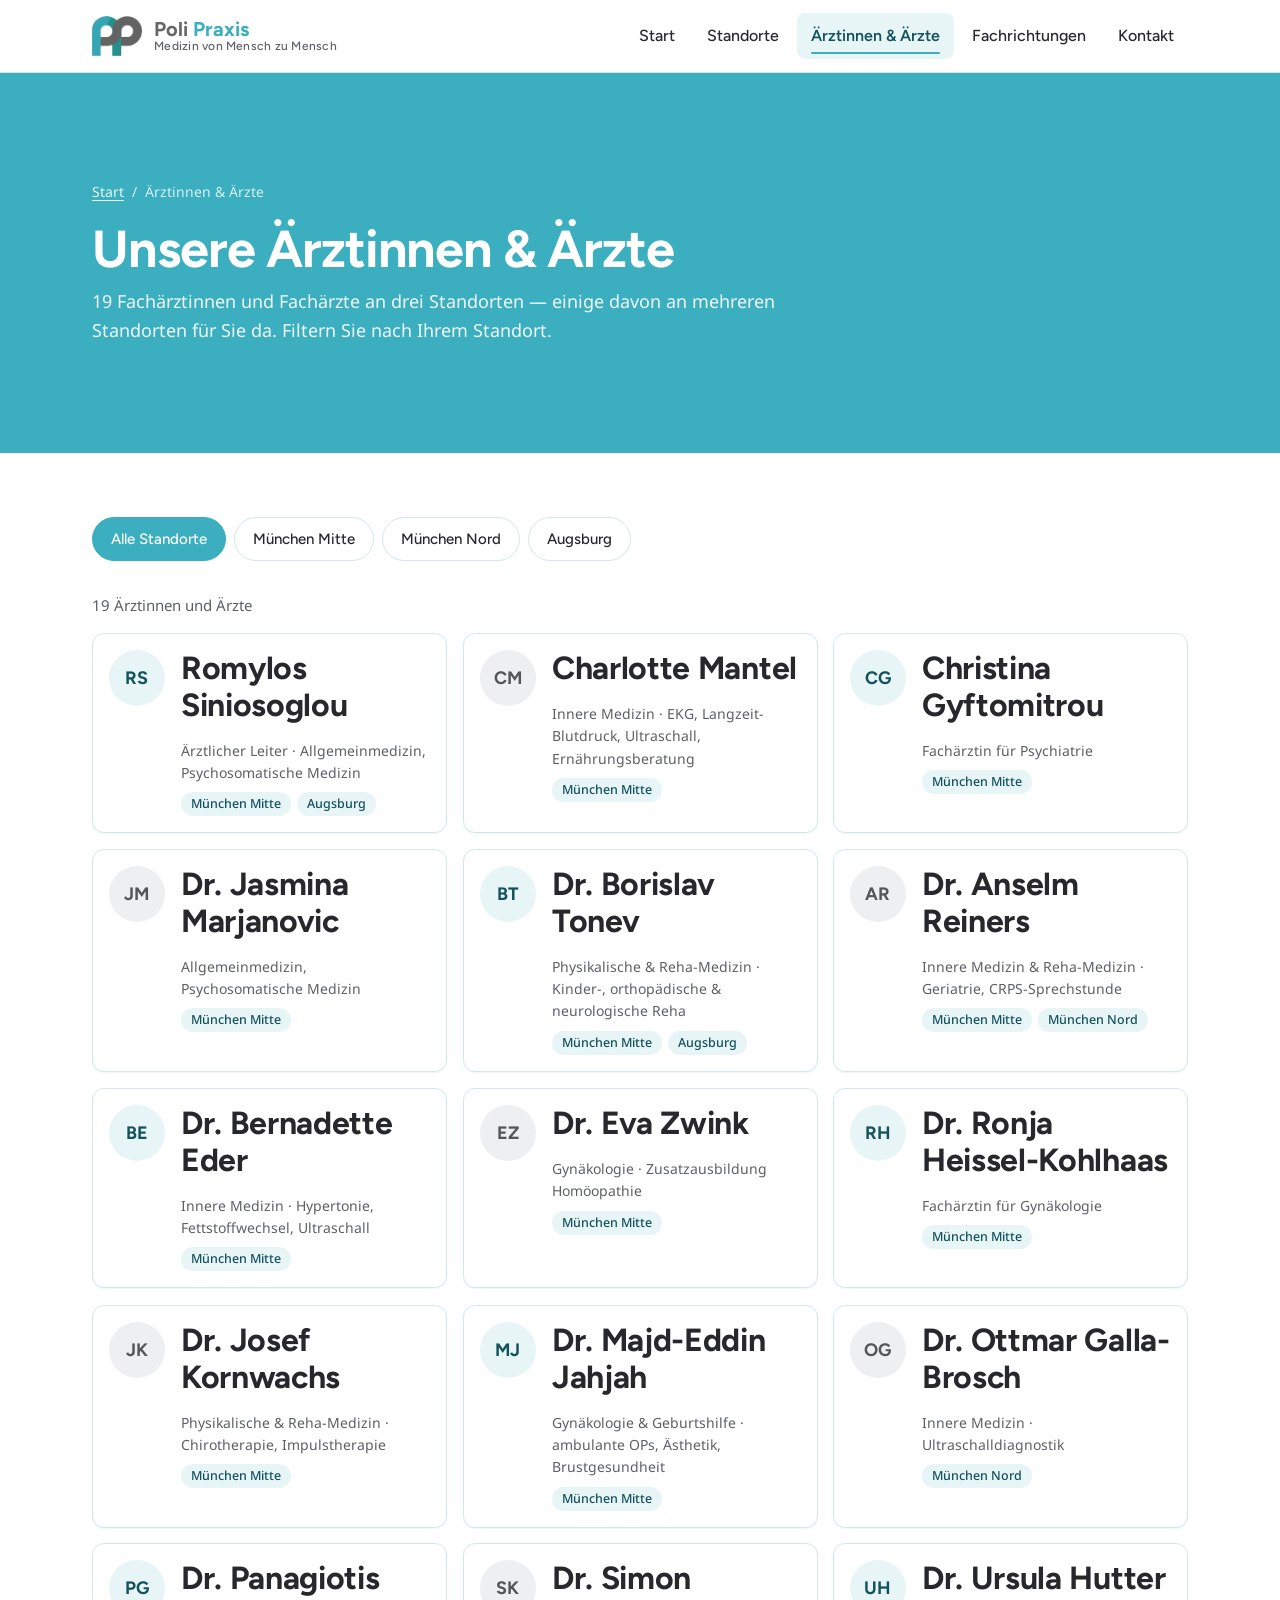
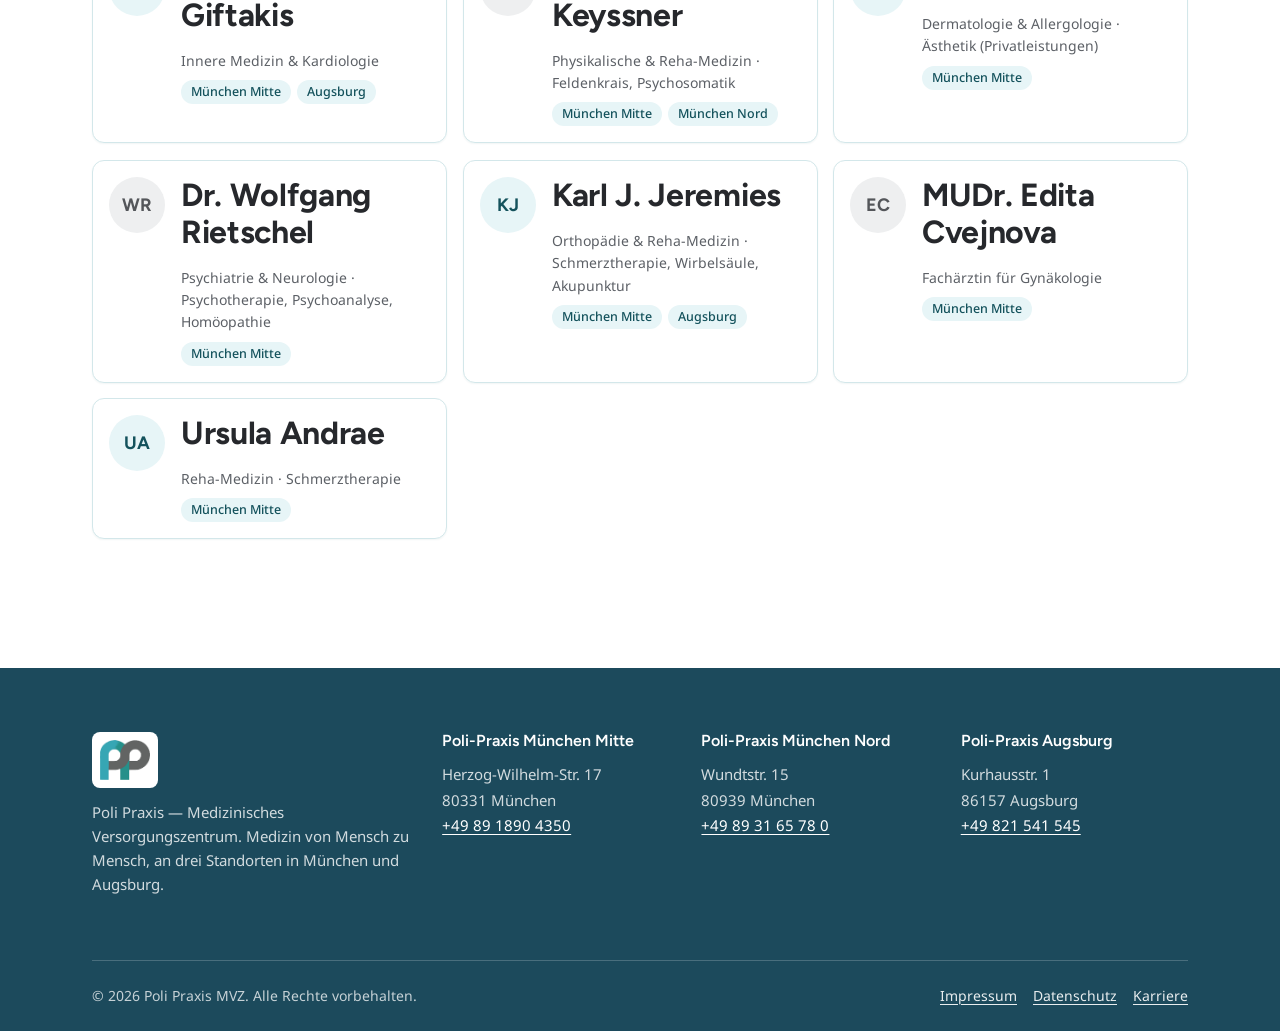
==== commit bce255c7: "Add legal pages, Standorte/Fachrichtungen overview pages, and card polish - impressum.html: both ope" ====
--- a/aerzte.html
+++ b/aerzte.html
@@ -6,7 +6,7 @@
   <title>Ärztinnen &amp; Ärzte — alle Standorte | Poli Praxis</title>
   <meta name="description" content="Alle Ärztinnen und Ärzte der Poli Praxis auf einen Blick — filterbar nach Standort: München Mitte, München Nord und Augsburg.">
   <link rel="icon" type="image/png" href="assets/img/logo.png">
-  <link rel="stylesheet" href="assets/css/styles.css">
+  <link rel="stylesheet" href="assets/css/styles.css?v=2">
 </head>
 <body>
   <a class="skip-link" href="#main">Zum Inhalt springen</a>
@@ -20,9 +20,9 @@
       <nav id="main-nav" class="main-nav" aria-label="Hauptnavigation">
         <ul>
           <li><a href="index.html">Start</a></li>
-          <li><a href="index.html#standorte">Standorte</a></li>
+          <li><a href="standorte.html">Standorte</a></li>
           <li><a href="aerzte.html" aria-current="page">Ärztinnen &amp; Ärzte</a></li>
-          <li><a href="index.html#fachrichtungen">Fachrichtungen</a></li>
+          <li><a href="fachrichtungen.html">Fachrichtungen</a></li>
           <li><a href="index.html#kontakt">Kontakt</a></li>
         </ul>
       </nav>
@@ -56,7 +56,7 @@
           <button class="filter-btn" type="button" data-office="augsburg" aria-pressed="false">Augsburg</button>
         </div>
 
-        <p class="filter-count" data-filter-count aria-live="polite">19 Ärztinnen und Ärzte</p>
+        <p class="filter-count" data-filter-count data-singular="Ärztin/Arzt" data-plural="Ärztinnen und Ärzte" aria-live="polite">19 Ärztinnen und Ärzte</p>
 
         <div class="doctor-grid">
           <article class="doctor-card" data-offices="muenchen-mitte augsburg">
@@ -64,7 +64,7 @@
             <div class="doctor-card__body">
               <h2>Romylos Siniosoglou</h2>
               <p class="doctor-card__specialty">Ärztlicher Leiter · Allgemeinmedizin, Psychosomatische Medizin</p>
-              <div class="doctor-card__tags"><span class="chip">München Mitte</span><span class="chip">Augsburg</span></div>
+              <div class="doctor-card__tags"><a class="chip" href="standort-muenchen-mitte.html">München Mitte</a><a class="chip" href="standort-augsburg.html">Augsburg</a></div>
             </div>
           </article>
           <article class="doctor-card" data-offices="muenchen-mitte">
@@ -72,7 +72,7 @@
             <div class="doctor-card__body">
               <h2>Charlotte Mantel</h2>
               <p class="doctor-card__specialty">Innere Medizin · EKG, Langzeit-Blutdruck, Ultraschall, Ernährungsberatung</p>
-              <div class="doctor-card__tags"><span class="chip">München Mitte</span></div>
+              <div class="doctor-card__tags"><a class="chip" href="standort-muenchen-mitte.html">München Mitte</a></div>
             </div>
           </article>
           <article class="doctor-card" data-offices="muenchen-mitte">
@@ -80,7 +80,7 @@
             <div class="doctor-card__body">
               <h2>Christina Gyftomitrou</h2>
               <p class="doctor-card__specialty">Fachärztin für Psychiatrie</p>
-              <div class="doctor-card__tags"><span class="chip">München Mitte</span></div>
+              <div class="doctor-card__tags"><a class="chip" href="standort-muenchen-mitte.html">München Mitte</a></div>
             </div>
           </article>
           <article class="doctor-card" data-offices="muenchen-mitte">
@@ -88,7 +88,7 @@
             <div class="doctor-card__body">
               <h2>Dr. Jasmina Marjanovic</h2>
               <p class="doctor-card__specialty">Allgemeinmedizin, Psychosomatische Medizin</p>
-              <div class="doctor-card__tags"><span class="chip">München Mitte</span></div>
+              <div class="doctor-card__tags"><a class="chip" href="standort-muenchen-mitte.html">München Mitte</a></div>
             </div>
           </article>
           <article class="doctor-card" data-offices="muenchen-mitte augsburg">
@@ -96,7 +96,7 @@
             <div class="doctor-card__body">
               <h2>Dr. Borislav Tonev</h2>
               <p class="doctor-card__specialty">Physikalische &amp; Reha-Medizin · Kinder-, orthopädische &amp; neurologische Reha</p>
-              <div class="doctor-card__tags"><span class="chip">München Mitte</span><span class="chip">Augsburg</span></div>
+              <div class="doctor-card__tags"><a class="chip" href="standort-muenchen-mitte.html">München Mitte</a><a class="chip" href="standort-augsburg.html">Augsburg</a></div>
             </div>
           </article>
           <article class="doctor-card" data-offices="muenchen-mitte muenchen-nord">
@@ -104,7 +104,7 @@
             <div class="doctor-card__body">
               <h2>Dr. Anselm Reiners</h2>
               <p class="doctor-card__specialty">Innere Medizin &amp; Reha-Medizin · Geriatrie, CRPS-Sprechstunde</p>
-              <div class="doctor-card__tags"><span class="chip">München Mitte</span><span class="chip">München Nord</span></div>
+              <div class="doctor-card__tags"><a class="chip" href="standort-muenchen-mitte.html">München Mitte</a><a class="chip" href="standort-muenchen-nord.html">München Nord</a></div>
             </div>
           </article>
           <article class="doctor-card" data-offices="muenchen-mitte">
@@ -112,7 +112,7 @@
             <div class="doctor-card__body">
               <h2>Dr. Bernadette Eder</h2>
               <p class="doctor-card__specialty">Innere Medizin · Hypertonie, Fettstoffwechsel, Ultraschall</p>
-              <div class="doctor-card__tags"><span class="chip">München Mitte</span></div>
+              <div class="doctor-card__tags"><a class="chip" href="standort-muenchen-mitte.html">München Mitte</a></div>
             </div>
           </article>
           <article class="doctor-card" data-offices="muenchen-mitte">
@@ -120,7 +120,7 @@
             <div class="doctor-card__body">
               <h2>Dr. Eva Zwink</h2>
               <p class="doctor-card__specialty">Gynäkologie · Zusatzausbildung Homöopathie</p>
-              <div class="doctor-card__tags"><span class="chip">München Mitte</span></div>
+              <div class="doctor-card__tags"><a class="chip" href="standort-muenchen-mitte.html">München Mitte</a></div>
             </div>
           </article>
           <article class="doctor-card" data-offices="muenchen-mitte">
@@ -128,7 +128,7 @@
             <div class="doctor-card__body">
               <h2>Dr. Ronja Heissel-Kohlhaas</h2>
               <p class="doctor-card__specialty">Fachärztin für Gynäkologie</p>
-              <div class="doctor-card__tags"><span class="chip">München Mitte</span></div>
+              <div class="doctor-card__tags"><a class="chip" href="standort-muenchen-mitte.html">München Mitte</a></div>
             </div>
           </article>
           <article class="doctor-card" data-offices="muenchen-mitte">
@@ -136,7 +136,7 @@
             <div class="doctor-card__body">
               <h2>Dr. Josef Kornwachs</h2>
               <p class="doctor-card__specialty">Physikalische &amp; Reha-Medizin · Chirotherapie, Impulstherapie</p>
-              <div class="doctor-card__tags"><span class="chip">München Mitte</span></div>
+              <div class="doctor-card__tags"><a class="chip" href="standort-muenchen-mitte.html">München Mitte</a></div>
             </div>
           </article>
           <article class="doctor-card" data-offices="muenchen-mitte">
@@ -144,7 +144,7 @@
             <div class="doctor-card__body">
               <h2>Dr. Majd-Eddin Jahjah</h2>
               <p class="doctor-card__specialty">Gynäkologie &amp; Geburtshilfe · ambulante OPs, Ästhetik, Brustgesundheit</p>
-              <div class="doctor-card__tags"><span class="chip">München Mitte</span></div>
+              <div class="doctor-card__tags"><a class="chip" href="standort-muenchen-mitte.html">München Mitte</a></div>
             </div>
           </article>
           <article class="doctor-card" data-offices="muenchen-nord">
@@ -152,7 +152,7 @@
             <div class="doctor-card__body">
               <h2>Dr. Ottmar Galla-Brosch</h2>
               <p class="doctor-card__specialty">Innere Medizin · Ultraschalldiagnostik</p>
-              <div class="doctor-card__tags"><span class="chip">München Nord</span></div>
+              <div class="doctor-card__tags"><a class="chip" href="standort-muenchen-nord.html">München Nord</a></div>
             </div>
           </article>
           <article class="doctor-card" data-offices="muenchen-mitte augsburg">
@@ -160,7 +160,7 @@
             <div class="doctor-card__body">
               <h2>Dr. Panagiotis Giftakis</h2>
               <p class="doctor-card__specialty">Innere Medizin &amp; Kardiologie</p>
-              <div class="doctor-card__tags"><span class="chip">München Mitte</span><span class="chip">Augsburg</span></div>
+              <div class="doctor-card__tags"><a class="chip" href="standort-muenchen-mitte.html">München Mitte</a><a class="chip" href="standort-augsburg.html">Augsburg</a></div>
             </div>
           </article>
           <article class="doctor-card" data-offices="muenchen-mitte muenchen-nord">
@@ -168,7 +168,7 @@
             <div class="doctor-card__body">
               <h2>Dr. Simon Keyssner</h2>
               <p class="doctor-card__specialty">Physikalische &amp; Reha-Medizin · Feldenkrais, Psychosomatik</p>
-              <div class="doctor-card__tags"><span class="chip">München Mitte</span><span class="chip">München Nord</span></div>
+              <div class="doctor-card__tags"><a class="chip" href="standort-muenchen-mitte.html">München Mitte</a><a class="chip" href="standort-muenchen-nord.html">München Nord</a></div>
             </div>
           </article>
           <article class="doctor-card" data-offices="muenchen-mitte">
@@ -176,7 +176,7 @@
             <div class="doctor-card__body">
               <h2>Dr. Ursula Hutter</h2>
               <p class="doctor-card__specialty">Dermatologie &amp; Allergologie · Ästhetik (Privatleistungen)</p>
-              <div class="doctor-card__tags"><span class="chip">München Mitte</span></div>
+              <div class="doctor-card__tags"><a class="chip" href="standort-muenchen-mitte.html">München Mitte</a></div>
             </div>
           </article>
           <article class="doctor-card" data-offices="muenchen-mitte">
@@ -184,7 +184,7 @@
             <div class="doctor-card__body">
               <h2>Dr. Wolfgang Rietschel</h2>
               <p class="doctor-card__specialty">Psychiatrie &amp; Neurologie · Psychotherapie, Psychoanalyse, Homöopathie</p>
-              <div class="doctor-card__tags"><span class="chip">München Mitte</span></div>
+              <div class="doctor-card__tags"><a class="chip" href="standort-muenchen-mitte.html">München Mitte</a></div>
             </div>
           </article>
           <article class="doctor-card" data-offices="muenchen-mitte augsburg">
@@ -192,7 +192,7 @@
             <div class="doctor-card__body">
               <h2>Karl J. Jeremies</h2>
               <p class="doctor-card__specialty">Orthopädie &amp; Reha-Medizin · Schmerztherapie, Wirbelsäule, Akupunktur</p>
-              <div class="doctor-card__tags"><span class="chip">München Mitte</span><span class="chip">Augsburg</span></div>
+              <div class="doctor-card__tags"><a class="chip" href="standort-muenchen-mitte.html">München Mitte</a><a class="chip" href="standort-augsburg.html">Augsburg</a></div>
             </div>
           </article>
           <article class="doctor-card" data-offices="muenchen-mitte">
@@ -200,7 +200,7 @@
             <div class="doctor-card__body">
               <h2>MUDr. Edita Cvejnova</h2>
               <p class="doctor-card__specialty">Fachärztin für Gynäkologie</p>
-              <div class="doctor-card__tags"><span class="chip">München Mitte</span></div>
+              <div class="doctor-card__tags"><a class="chip" href="standort-muenchen-mitte.html">München Mitte</a></div>
             </div>
           </article>
           <article class="doctor-card" data-offices="muenchen-mitte">
@@ -208,22 +208,9 @@
             <div class="doctor-card__body">
               <h2>Ursula Andrae</h2>
               <p class="doctor-card__specialty">Reha-Medizin · Schmerztherapie</p>
-              <div class="doctor-card__tags"><span class="chip">München Mitte</span></div>
-            </div>
-          </article>
-        </div>
-      </div>
-    </section>
-
-    <section class="section" aria-label="Termin vereinbaren">
-      <div class="container">
-        <div class="cta-band">
-          <h2>Die passende Ärztin, den passenden Arzt gefunden?</h2>
-          <p>Buchen Sie Ihren Termin online oder rufen Sie direkt am gewünschten Standort an.</p>
-          <div class="cta-band__actions">
-            <a class="btn btn--primary" href="https://www.doctolib.de" rel="noopener">Online Termin buchen</a>
-            <a class="btn btn--ghost-light" href="index.html#standorte">Standorte ansehen</a>
-          </div>
+              <div class="doctor-card__tags"><a class="chip" href="standort-muenchen-mitte.html">München Mitte</a></div>
+            </div>
+          </article>
         </div>
       </div>
     </section>
@@ -256,8 +243,8 @@
       <div class="footer-bottom">
         <p class="mb-0">© 2026 Poli Praxis MVZ. Alle Rechte vorbehalten.</p>
         <ul>
-          <li><a href="#">Impressum</a></li>
-          <li><a href="#">Datenschutz</a></li>
+          <li><a href="impressum.html">Impressum</a></li>
+          <li><a href="datenschutz.html">Datenschutz</a></li>
           <li><a href="#">Karriere</a></li>
         </ul>
       </div>
--- a/assets/css/styles.css
+++ b/assets/css/styles.css
@@ -191,6 +191,19 @@
   white-space: nowrap;
 }
 .chip--gray { background: #EEEFF0; color: var(--pp-gray); }
+
+/* Location chips: behave like buttons — never underlined, in no state */
+a.chip,
+a.chip:link, a.chip:visited, a.chip:hover, a.chip:focus, a.chip:active {
+  text-decoration: none !important;
+}
+a.chip {
+  cursor: pointer;
+  position: relative;
+  z-index: 2; /* stays clickable above a card's stretched link */
+  transition: background-color var(--dur) var(--ease-out), color var(--dur) var(--ease-out);
+}
+a.chip:hover, a.chip:focus-visible { background: var(--pp-teal); color: #fff; }
 
 .text-link {
   display: inline-flex;
@@ -441,8 +454,8 @@
   gap: var(--sp-5);
   grid-template-columns: 1fr;
 }
-@media (min-width: 700px)  { .office-grid { grid-template-columns: repeat(2, 1fr); } }
-@media (min-width: 1024px) { .office-grid { grid-template-columns: repeat(3, 1fr); } }
+@media (min-width: 700px)  { .office-grid { grid-template-columns: repeat(2, minmax(0, 1fr)); } }
+@media (min-width: 1024px) { .office-grid { grid-template-columns: repeat(3, minmax(0, 1fr)); } }
 
 .office-card {
   display: flex;
@@ -467,14 +480,18 @@
   padding: var(--sp-5);
   flex: 1;
 }
-.office-card__body h3 { margin: 0; }
+.office-card__body h2,
+.office-card__body h3 { margin: 0; font-size: 24px; font-weight: 600; }
+.office-card__body h2 a,
 .office-card__body h3 a {
   color: var(--pp-ink);
   text-decoration: none;
 }
 /* Stretch the title link over the whole card */
 .office-card { position: relative; }
+.office-card__body h2 a::after,
 .office-card__body h3 a::after { content: ""; position: absolute; inset: 0; }
+.office-card__body h2 a:hover,
 .office-card__body h3 a:hover { color: var(--pp-teal-deep); }
 
 .office-card__location {
@@ -495,6 +512,15 @@
   margin-top: auto;
   padding-top: var(--sp-3);
   border-top: 1px solid var(--pp-border);
+  display: flex;
+  flex-direction: column;
+  gap: var(--sp-3);
+}
+/* The booking button must stay clickable above the card's stretched link */
+.office-card__footer .btn {
+  position: relative;
+  z-index: 2;
+  width: 100%;
 }
 
 /* --------------------------------------------------------------------------
@@ -504,11 +530,14 @@
   display: grid;
   gap: var(--sp-4);
   grid-template-columns: 1fr;
-}
-@media (min-width: 700px)  { .feature-grid { grid-template-columns: repeat(2, 1fr); } }
-@media (min-width: 1024px) { .feature-grid { grid-template-columns: repeat(4, 1fr); } }
+  grid-auto-rows: 1fr; /* every card row gets the same height */
+}
+@media (min-width: 700px)  { .feature-grid { grid-template-columns: repeat(2, minmax(0, 1fr)); } }
+@media (min-width: 1024px) { .feature-grid { grid-template-columns: repeat(4, minmax(0, 1fr)); } }
 
 .feature-card {
+  display: flex;
+  flex-direction: column;
   background: #fff;
   border: 1px solid var(--pp-border);
   border-radius: var(--radius-card);
@@ -526,16 +555,42 @@
   color: var(--pp-teal-dark);
   margin-bottom: var(--sp-3);
 }
-.feature-card h3, .feature-card h4 { font-size: 18px; margin-bottom: var(--sp-2); }
+.feature-card h2, .feature-card h3, .feature-card h4 {
+  font-size: 18px;
+  margin-bottom: var(--sp-2);
+  overflow-wrap: break-word;
+  hyphens: auto; /* long German specialty names wrap cleanly */
+}
 .feature-card p { font-size: 15px; color: var(--pp-text-muted); margin: 0; }
+
+/* Linkable specialty card: title link stretches over the whole card */
+.feature-card { position: relative; }
+.feature-card h2 a,
+.feature-card h3 a { color: var(--pp-ink); text-decoration: none; }
+.feature-card h2 a::after,
+.feature-card h3 a::after { content: ""; position: absolute; inset: 0; }
+.feature-card h2 a:hover,
+.feature-card h3 a:hover { color: var(--pp-teal-deep); }
+
+/* Clickable-card affordance: teal border on hover.
+   Applies to office cards and any feature card whose title is a link. */
+.office-card:hover,
+.office-card:focus-within,
+.feature-card:has(h2 a):hover,
+.feature-card:has(h2 a):focus-within,
+.feature-card:has(h3 a):hover,
+.feature-card:has(h3 a):focus-within {
+  border-color: var(--pp-teal);
+}
 .feature-card__tags {
   display: flex;
   flex-wrap: wrap;
   gap: 6px;
-  margin-top: var(--sp-3);
+  margin-top: auto; /* pins the location tags to the card bottom */
   padding-top: var(--sp-3);
   border-top: 1px solid var(--pp-border);
 }
+.feature-card p { margin-bottom: var(--sp-3); }
 .feature-card__tags .chip { font-size: 12.5px; padding: 2px 10px; }
 
 .info-grid {
@@ -543,7 +598,7 @@
   gap: var(--sp-4);
   grid-template-columns: 1fr;
 }
-@media (min-width: 900px) { .info-grid { grid-template-columns: repeat(3, 1fr); } }
+@media (min-width: 900px) { .info-grid { grid-template-columns: repeat(3, minmax(0, 1fr)); } }
 
 .info-card {
   background: #fff;
@@ -577,8 +632,8 @@
   gap: var(--sp-4);
   grid-template-columns: 1fr;
 }
-@media (min-width: 640px)  { .doctor-grid { grid-template-columns: repeat(2, 1fr); } }
-@media (min-width: 1024px) { .doctor-grid { grid-template-columns: repeat(3, 1fr); } }
+@media (min-width: 640px)  { .doctor-grid { grid-template-columns: repeat(2, minmax(0, 1fr)); } }
+@media (min-width: 1024px) { .doctor-grid { grid-template-columns: repeat(3, minmax(0, 1fr)); } }
 
 .doctor-card {
   display: flex;
@@ -697,7 +752,7 @@
   grid-template-columns: 1fr;
   margin-bottom: var(--sp-7);
 }
-@media (min-width: 700px)  { .footer-grid { grid-template-columns: repeat(2, 1fr); } }
+@media (min-width: 700px)  { .footer-grid { grid-template-columns: repeat(2, minmax(0, 1fr)); } }
 @media (min-width: 1024px) { .footer-grid { grid-template-columns: 1.4fr 1fr 1fr 1fr; } }
 
 .footer-brand img { height: 56px; width: auto; margin-bottom: var(--sp-3); background: #fff; padding: 8px; border-radius: 8px; }
@@ -878,6 +933,102 @@
 .map-embed__placeholder svg { color: var(--pp-teal-dark); }
 .map-embed__placeholder p { color: var(--pp-text-muted); font-size: 15px; margin: 0; }
 
+/* Content pages (INUSpherese): two-column sections, TOC, quotes, prices */
+section[id] { scroll-margin-top: 90px; }
+
+.page-hero .toc {
+  columns: 2;
+  column-gap: var(--sp-6);
+  max-width: 680px;
+  margin-top: var(--sp-4);
+}
+.page-hero .toc li { padding: 4px 0; break-inside: avoid; }
+.page-hero .toc a {
+  display: inline-flex;
+  align-items: center;
+  gap: 8px;
+  color: #fff;
+  font-family: var(--font-heading);
+  font-weight: 500;
+  font-size: 15px;
+  text-decoration: none;
+}
+.page-hero .toc a::before {
+  content: "";
+  width: 6px; height: 6px;
+  border-radius: 50%;
+  background: #fff;
+  opacity: .8;
+  flex-shrink: 0;
+}
+.page-hero .toc a:hover { text-decoration: underline; }
+@media (max-width: 699px) { .page-hero .toc { columns: 1; } }
+
+.two-col {
+  display: grid;
+  grid-template-columns: 1fr;
+  gap: var(--sp-6);
+  align-items: center;
+}
+@media (min-width: 900px) {
+  .two-col { grid-template-columns: 1fr 1fr; gap: var(--sp-7); }
+  .two-col--reverse > :first-child { order: 2; }
+}
+.two-col img {
+  width: 100%;
+  height: auto;
+  border-radius: var(--radius-card);
+  box-shadow: var(--shadow-sm);
+}
+.two-col h2 { margin-bottom: var(--sp-4); }
+.two-col h2 span, .section-head h2 .accent { color: var(--pp-teal-dark); }
+
+.content-list {
+  list-style: disc;
+  padding-left: 22px;
+  margin: 0 0 var(--sp-4);
+  display: block;
+}
+.content-list li { margin-bottom: var(--sp-3); }
+.content-list li strong { color: var(--pp-ink); }
+
+.quote-teal {
+  border-left: 3px solid var(--pp-teal);
+  padding-left: var(--sp-4);
+  margin: var(--sp-4) 0;
+  font-style: italic;
+  color: var(--pp-ink);
+}
+.source-note { font-size: 14px; color: var(--pp-text-muted); }
+
+/* Placeholder values (e.g. in the Impressum) that must be replaced with real data */
+mark.placeholder {
+  background: #FDF3D7;
+  color: #7A5B14;
+  padding: 0 5px;
+  border-radius: 4px;
+  font-style: normal;
+}
+
+.price-card { text-align: center; }
+.price-card .price-label {
+  font-family: var(--font-heading);
+  font-size: 13px;
+  font-weight: 600;
+  letter-spacing: .1em;
+  text-transform: uppercase;
+  color: var(--pp-text-muted);
+  margin-bottom: var(--sp-2);
+}
+.price-card .price {
+  font-family: var(--font-heading);
+  font-size: 36px;
+  font-weight: 700;
+  color: var(--pp-teal-dark);
+  margin-bottom: var(--sp-2);
+}
+.price-card .price-note { font-size: 14.5px; color: var(--pp-text-muted); margin: 0; }
+
 /* Back-to-top button (injected by JS) */
 .back-to-top {
   position: fixed;
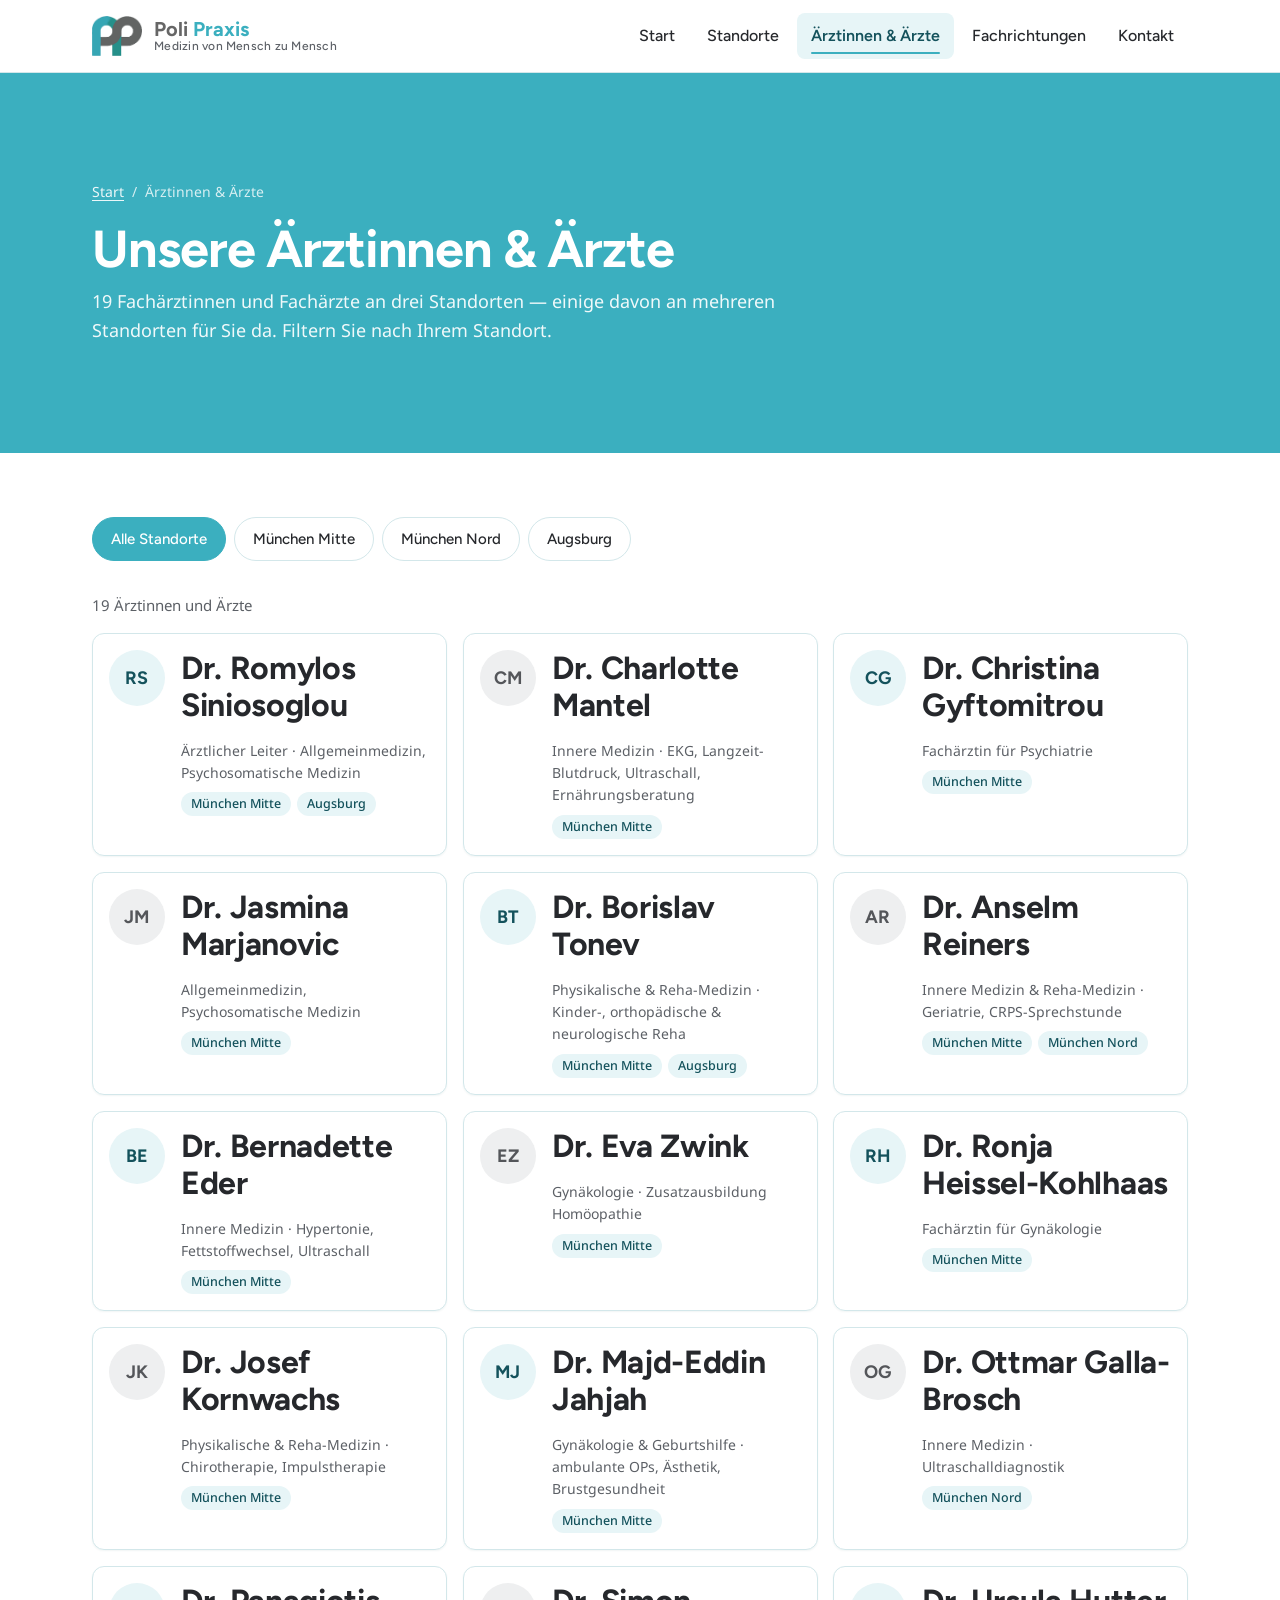
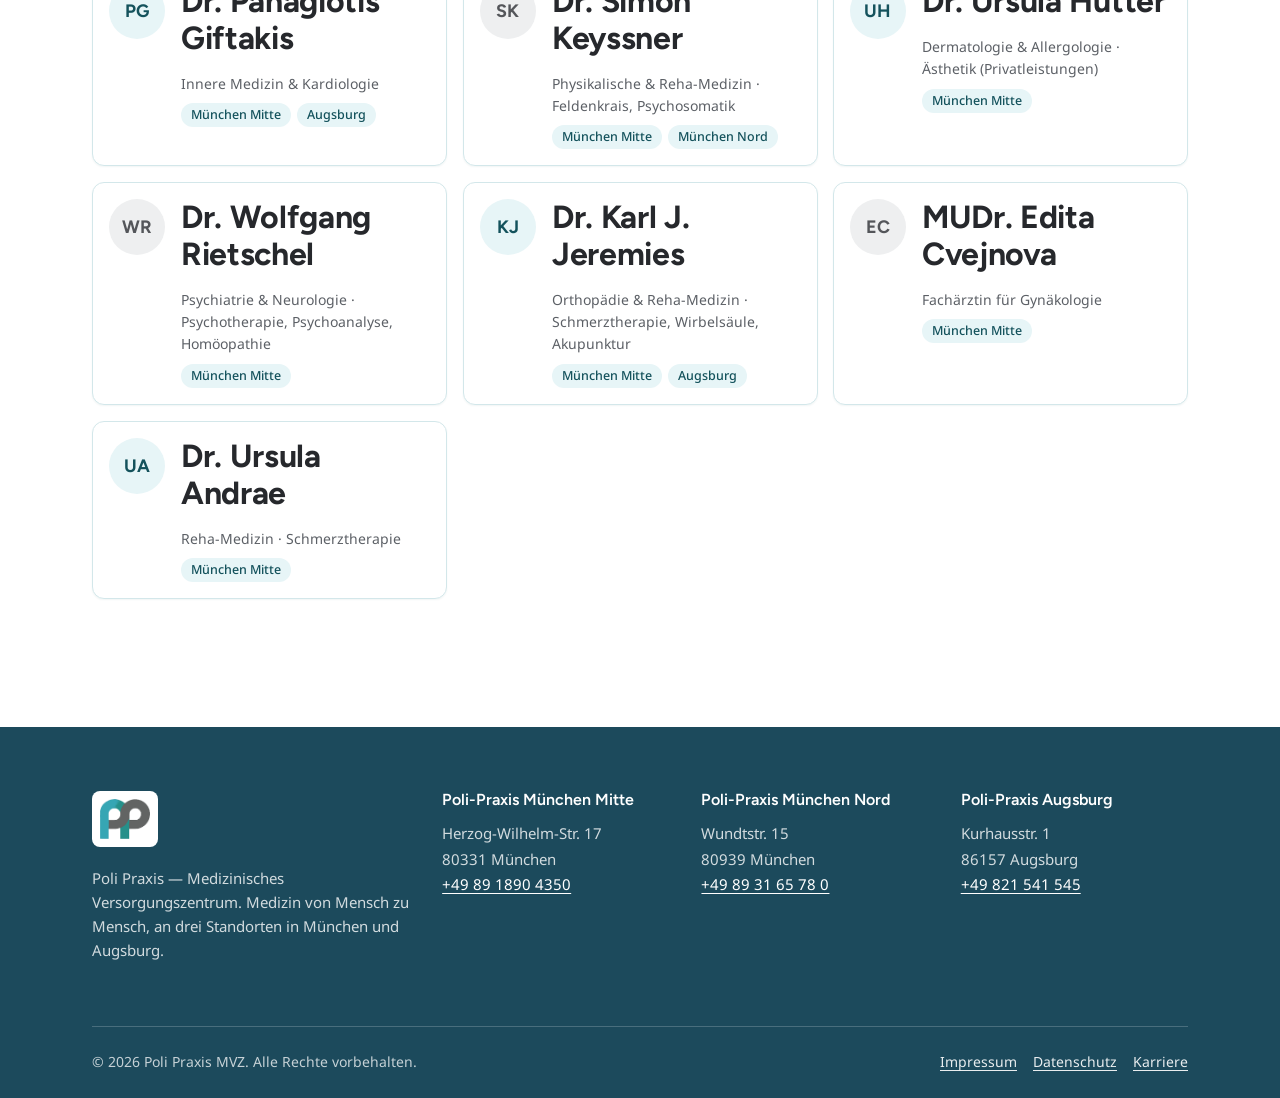
==== commit 1134dd7b: "Link footer logo to homepage; add Dr. prefix to remaining doctor cards" ====
--- a/aerzte.html
+++ b/aerzte.html
@@ -62,7 +62,7 @@
           <article class="doctor-card" data-offices="muenchen-mitte augsburg">
             <span class="avatar" aria-hidden="true">RS</span>
             <div class="doctor-card__body">
-              <h2>Romylos Siniosoglou</h2>
+              <h2>Dr. Romylos Siniosoglou</h2>
               <p class="doctor-card__specialty">Ärztlicher Leiter · Allgemeinmedizin, Psychosomatische Medizin</p>
               <div class="doctor-card__tags"><a class="chip" href="standort-muenchen-mitte.html">München Mitte</a><a class="chip" href="standort-augsburg.html">Augsburg</a></div>
             </div>
@@ -70,7 +70,7 @@
           <article class="doctor-card" data-offices="muenchen-mitte">
             <span class="avatar" aria-hidden="true">CM</span>
             <div class="doctor-card__body">
-              <h2>Charlotte Mantel</h2>
+              <h2>Dr. Charlotte Mantel</h2>
               <p class="doctor-card__specialty">Innere Medizin · EKG, Langzeit-Blutdruck, Ultraschall, Ernährungsberatung</p>
               <div class="doctor-card__tags"><a class="chip" href="standort-muenchen-mitte.html">München Mitte</a></div>
             </div>
@@ -78,7 +78,7 @@
           <article class="doctor-card" data-offices="muenchen-mitte">
             <span class="avatar" aria-hidden="true">CG</span>
             <div class="doctor-card__body">
-              <h2>Christina Gyftomitrou</h2>
+              <h2>Dr. Christina Gyftomitrou</h2>
               <p class="doctor-card__specialty">Fachärztin für Psychiatrie</p>
               <div class="doctor-card__tags"><a class="chip" href="standort-muenchen-mitte.html">München Mitte</a></div>
             </div>
@@ -190,7 +190,7 @@
           <article class="doctor-card" data-offices="muenchen-mitte augsburg">
             <span class="avatar" aria-hidden="true">KJ</span>
             <div class="doctor-card__body">
-              <h2>Karl J. Jeremies</h2>
+              <h2>Dr. Karl J. Jeremies</h2>
               <p class="doctor-card__specialty">Orthopädie &amp; Reha-Medizin · Schmerztherapie, Wirbelsäule, Akupunktur</p>
               <div class="doctor-card__tags"><a class="chip" href="standort-muenchen-mitte.html">München Mitte</a><a class="chip" href="standort-augsburg.html">Augsburg</a></div>
             </div>
@@ -206,7 +206,7 @@
           <article class="doctor-card" data-offices="muenchen-mitte">
             <span class="avatar" aria-hidden="true">UA</span>
             <div class="doctor-card__body">
-              <h2>Ursula Andrae</h2>
+              <h2>Dr. Ursula Andrae</h2>
               <p class="doctor-card__specialty">Reha-Medizin · Schmerztherapie</p>
               <div class="doctor-card__tags"><a class="chip" href="standort-muenchen-mitte.html">München Mitte</a></div>
             </div>
@@ -221,7 +221,7 @@
     <div class="container">
       <div class="footer-grid">
         <div class="footer-brand">
-          <img src="assets/img/logo.png" alt="Poli Praxis Logo" width="59" height="44">
+          <a href="index.html" class="footer-logo-link" aria-label="Zur Startseite"><img src="assets/img/logo.png" alt="Poli Praxis Logo" width="59" height="44"></a>
           <p>Poli Praxis — Medizinisches Versorgungszentrum. Medizin von Mensch zu Mensch, an drei Standorten in München und Augsburg.</p>
         </div>
         <div class="footer-office">
--- a/assets/css/styles.css
+++ b/assets/css/styles.css
@@ -755,6 +755,7 @@
 @media (min-width: 700px)  { .footer-grid { grid-template-columns: repeat(2, minmax(0, 1fr)); } }
 @media (min-width: 1024px) { .footer-grid { grid-template-columns: 1.4fr 1fr 1fr 1fr; } }
 
+.footer-logo-link { display: inline-block; line-height: 0; }
 .footer-brand img { height: 56px; width: auto; margin-bottom: var(--sp-3); background: #fff; padding: 8px; border-radius: 8px; }
 .footer-brand p { font-size: 15px; color: rgba(255,255,255,.8); }
 
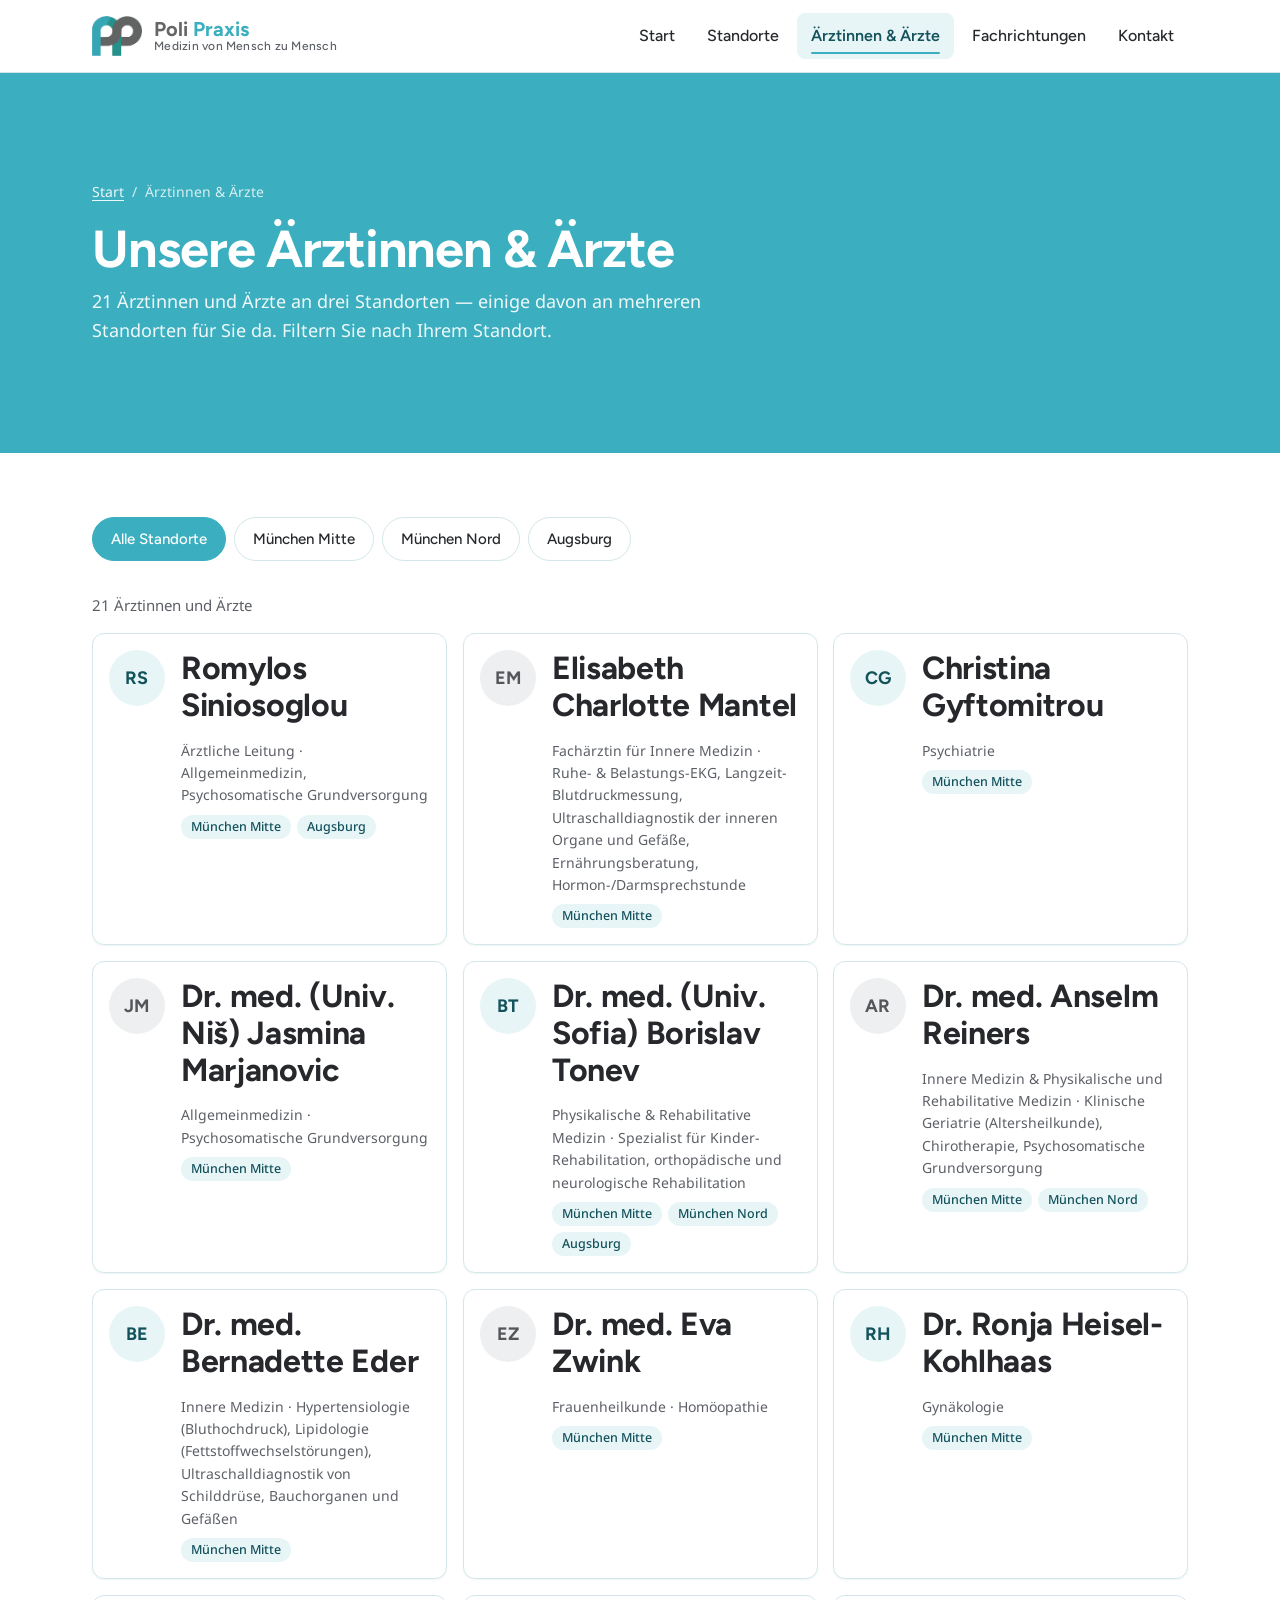
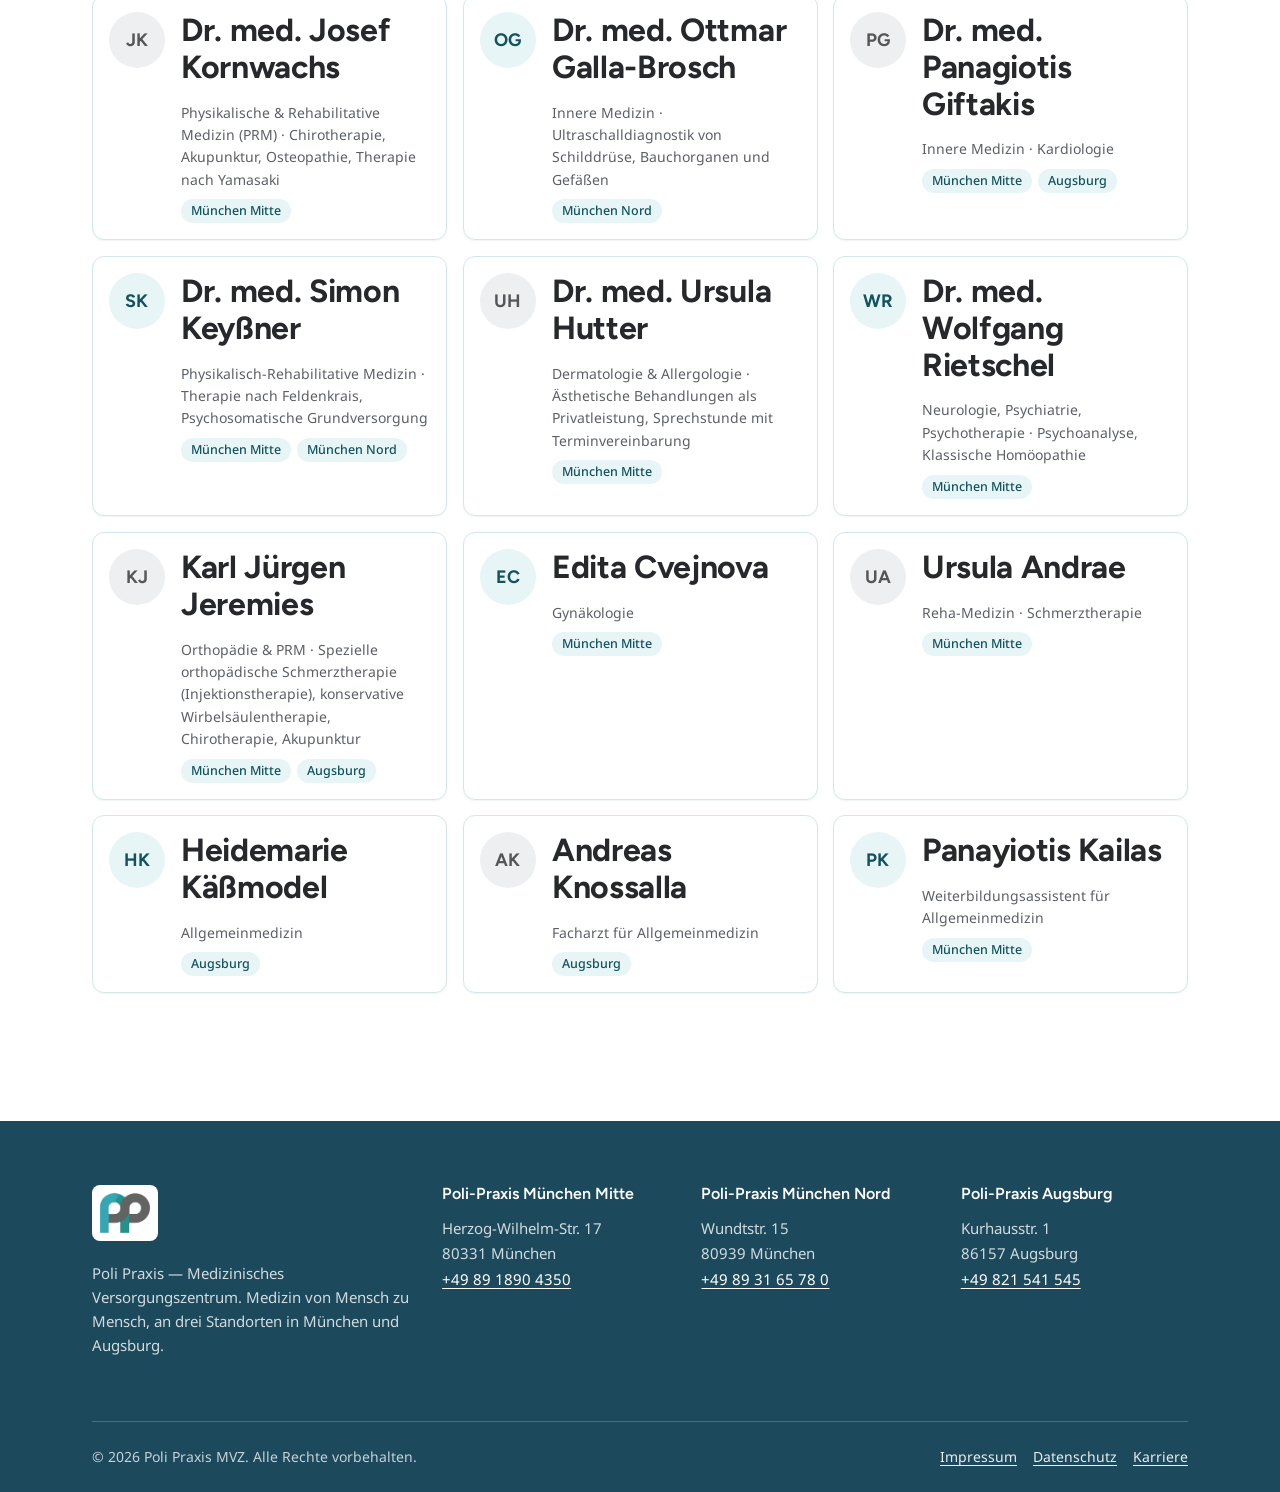
==== commit 9d8bb9a5: "Update doctor roster and specialties; add Nachricht senden buttons - Rebuild all doctor cards from t" ====
--- a/aerzte.html
+++ b/aerzte.html
@@ -6,7 +6,7 @@
   <title>Ärztinnen &amp; Ärzte — alle Standorte | Poli Praxis</title>
   <meta name="description" content="Alle Ärztinnen und Ärzte der Poli Praxis auf einen Blick — filterbar nach Standort: München Mitte, München Nord und Augsburg.">
   <link rel="icon" type="image/png" href="assets/img/logo.png">
-  <link rel="stylesheet" href="assets/css/styles.css?v=2">
+  <link rel="stylesheet" href="assets/css/styles.css?v=4">
 </head>
 <body>
   <a class="skip-link" href="#main">Zum Inhalt springen</a>
@@ -42,7 +42,7 @@
           <span aria-current="page">Ärztinnen &amp; Ärzte</span>
         </nav>
         <h1>Unsere Ärztinnen &amp; Ärzte</h1>
-        <p class="lead">19 Fachärztinnen und Fachärzte an drei Standorten — einige davon an mehreren Standorten für Sie da. Filtern Sie nach Ihrem Standort.</p>
+        <p class="lead">21 Ärztinnen und Ärzte an drei Standorten — einige davon an mehreren Standorten für Sie da. Filtern Sie nach Ihrem Standort.</p>
       </div>
     </section>
 
@@ -56,158 +56,174 @@
           <button class="filter-btn" type="button" data-office="augsburg" aria-pressed="false">Augsburg</button>
         </div>
 
-        <p class="filter-count" data-filter-count data-singular="Ärztin/Arzt" data-plural="Ärztinnen und Ärzte" aria-live="polite">19 Ärztinnen und Ärzte</p>
+        <p class="filter-count" data-filter-count data-singular="Ärztin/Arzt" data-plural="Ärztinnen und Ärzte" aria-live="polite">21 Ärztinnen und Ärzte</p>
 
         <div class="doctor-grid">
           <article class="doctor-card" data-offices="muenchen-mitte augsburg">
             <span class="avatar" aria-hidden="true">RS</span>
             <div class="doctor-card__body">
-              <h2>Dr. Romylos Siniosoglou</h2>
-              <p class="doctor-card__specialty">Ärztlicher Leiter · Allgemeinmedizin, Psychosomatische Medizin</p>
+              <h2>Romylos Siniosoglou</h2>
+              <p class="doctor-card__specialty">Ärztliche Leitung · Allgemeinmedizin, Psychosomatische Grundversorgung</p>
               <div class="doctor-card__tags"><a class="chip" href="standort-muenchen-mitte.html">München Mitte</a><a class="chip" href="standort-augsburg.html">Augsburg</a></div>
             </div>
           </article>
           <article class="doctor-card" data-offices="muenchen-mitte">
-            <span class="avatar" aria-hidden="true">CM</span>
-            <div class="doctor-card__body">
-              <h2>Dr. Charlotte Mantel</h2>
-              <p class="doctor-card__specialty">Innere Medizin · EKG, Langzeit-Blutdruck, Ultraschall, Ernährungsberatung</p>
+            <span class="avatar" aria-hidden="true">EM</span>
+            <div class="doctor-card__body">
+              <h2>Elisabeth Charlotte Mantel</h2>
+              <p class="doctor-card__specialty">Fachärztin für Innere Medizin · Ruhe- &amp; Belastungs-EKG, Langzeit-Blutdruckmessung, Ultraschalldiagnostik der inneren Organe und Gefäße, Ernährungsberatung, Hormon-/Darmsprechstunde</p>
               <div class="doctor-card__tags"><a class="chip" href="standort-muenchen-mitte.html">München Mitte</a></div>
             </div>
           </article>
           <article class="doctor-card" data-offices="muenchen-mitte">
             <span class="avatar" aria-hidden="true">CG</span>
             <div class="doctor-card__body">
-              <h2>Dr. Christina Gyftomitrou</h2>
-              <p class="doctor-card__specialty">Fachärztin für Psychiatrie</p>
+              <h2>Christina Gyftomitrou</h2>
+              <p class="doctor-card__specialty">Psychiatrie</p>
               <div class="doctor-card__tags"><a class="chip" href="standort-muenchen-mitte.html">München Mitte</a></div>
             </div>
           </article>
           <article class="doctor-card" data-offices="muenchen-mitte">
             <span class="avatar" aria-hidden="true">JM</span>
             <div class="doctor-card__body">
-              <h2>Dr. Jasmina Marjanovic</h2>
-              <p class="doctor-card__specialty">Allgemeinmedizin, Psychosomatische Medizin</p>
-              <div class="doctor-card__tags"><a class="chip" href="standort-muenchen-mitte.html">München Mitte</a></div>
-            </div>
-          </article>
-          <article class="doctor-card" data-offices="muenchen-mitte augsburg">
+              <h2>Dr. med. (Univ. Niš) Jasmina Marjanovic</h2>
+              <p class="doctor-card__specialty">Allgemeinmedizin · Psychosomatische Grundversorgung</p>
+              <div class="doctor-card__tags"><a class="chip" href="standort-muenchen-mitte.html">München Mitte</a></div>
+            </div>
+          </article>
+          <article class="doctor-card" data-offices="muenchen-mitte muenchen-nord augsburg">
             <span class="avatar" aria-hidden="true">BT</span>
             <div class="doctor-card__body">
-              <h2>Dr. Borislav Tonev</h2>
-              <p class="doctor-card__specialty">Physikalische &amp; Reha-Medizin · Kinder-, orthopädische &amp; neurologische Reha</p>
-              <div class="doctor-card__tags"><a class="chip" href="standort-muenchen-mitte.html">München Mitte</a><a class="chip" href="standort-augsburg.html">Augsburg</a></div>
+              <h2>Dr. med. (Univ. Sofia) Borislav Tonev</h2>
+              <p class="doctor-card__specialty">Physikalische &amp; Rehabilitative Medizin · Spezialist für Kinder-Rehabilitation, orthopädische und neurologische Rehabilitation</p>
+              <div class="doctor-card__tags"><a class="chip" href="standort-muenchen-mitte.html">München Mitte</a><a class="chip" href="standort-muenchen-nord.html">München Nord</a><a class="chip" href="standort-augsburg.html">Augsburg</a></div>
             </div>
           </article>
           <article class="doctor-card" data-offices="muenchen-mitte muenchen-nord">
             <span class="avatar" aria-hidden="true">AR</span>
             <div class="doctor-card__body">
-              <h2>Dr. Anselm Reiners</h2>
-              <p class="doctor-card__specialty">Innere Medizin &amp; Reha-Medizin · Geriatrie, CRPS-Sprechstunde</p>
+              <h2>Dr. med. Anselm Reiners</h2>
+              <p class="doctor-card__specialty">Innere Medizin &amp; Physikalische und Rehabilitative Medizin · Klinische Geriatrie (Altersheilkunde), Chirotherapie, Psychosomatische Grundversorgung</p>
               <div class="doctor-card__tags"><a class="chip" href="standort-muenchen-mitte.html">München Mitte</a><a class="chip" href="standort-muenchen-nord.html">München Nord</a></div>
             </div>
           </article>
           <article class="doctor-card" data-offices="muenchen-mitte">
             <span class="avatar" aria-hidden="true">BE</span>
             <div class="doctor-card__body">
-              <h2>Dr. Bernadette Eder</h2>
-              <p class="doctor-card__specialty">Innere Medizin · Hypertonie, Fettstoffwechsel, Ultraschall</p>
+              <h2>Dr. med. Bernadette Eder</h2>
+              <p class="doctor-card__specialty">Innere Medizin · Hypertensiologie (Bluthochdruck), Lipidologie (Fettstoffwechselstörungen), Ultraschalldiagnostik von Schilddrüse, Bauchorganen und Gefäßen</p>
               <div class="doctor-card__tags"><a class="chip" href="standort-muenchen-mitte.html">München Mitte</a></div>
             </div>
           </article>
           <article class="doctor-card" data-offices="muenchen-mitte">
             <span class="avatar" aria-hidden="true">EZ</span>
             <div class="doctor-card__body">
-              <h2>Dr. Eva Zwink</h2>
-              <p class="doctor-card__specialty">Gynäkologie · Zusatzausbildung Homöopathie</p>
+              <h2>Dr. med. Eva Zwink</h2>
+              <p class="doctor-card__specialty">Frauenheilkunde · Homöopathie</p>
               <div class="doctor-card__tags"><a class="chip" href="standort-muenchen-mitte.html">München Mitte</a></div>
             </div>
           </article>
           <article class="doctor-card" data-offices="muenchen-mitte">
             <span class="avatar" aria-hidden="true">RH</span>
             <div class="doctor-card__body">
-              <h2>Dr. Ronja Heissel-Kohlhaas</h2>
-              <p class="doctor-card__specialty">Fachärztin für Gynäkologie</p>
+              <h2>Dr. Ronja Heisel-Kohlhaas</h2>
+              <p class="doctor-card__specialty">Gynäkologie</p>
               <div class="doctor-card__tags"><a class="chip" href="standort-muenchen-mitte.html">München Mitte</a></div>
             </div>
           </article>
           <article class="doctor-card" data-offices="muenchen-mitte">
             <span class="avatar" aria-hidden="true">JK</span>
             <div class="doctor-card__body">
-              <h2>Dr. Josef Kornwachs</h2>
-              <p class="doctor-card__specialty">Physikalische &amp; Reha-Medizin · Chirotherapie, Impulstherapie</p>
-              <div class="doctor-card__tags"><a class="chip" href="standort-muenchen-mitte.html">München Mitte</a></div>
-            </div>
-          </article>
-          <article class="doctor-card" data-offices="muenchen-mitte">
-            <span class="avatar" aria-hidden="true">MJ</span>
-            <div class="doctor-card__body">
-              <h2>Dr. Majd-Eddin Jahjah</h2>
-              <p class="doctor-card__specialty">Gynäkologie &amp; Geburtshilfe · ambulante OPs, Ästhetik, Brustgesundheit</p>
+              <h2>Dr. med. Josef Kornwachs</h2>
+              <p class="doctor-card__specialty">Physikalische &amp; Rehabilitative Medizin (PRM) · Chirotherapie, Akupunktur, Osteopathie, Therapie nach Yamasaki</p>
               <div class="doctor-card__tags"><a class="chip" href="standort-muenchen-mitte.html">München Mitte</a></div>
             </div>
           </article>
           <article class="doctor-card" data-offices="muenchen-nord">
             <span class="avatar" aria-hidden="true">OG</span>
             <div class="doctor-card__body">
-              <h2>Dr. Ottmar Galla-Brosch</h2>
-              <p class="doctor-card__specialty">Innere Medizin · Ultraschalldiagnostik</p>
+              <h2>Dr. med. Ottmar Galla-Brosch</h2>
+              <p class="doctor-card__specialty">Innere Medizin · Ultraschalldiagnostik von Schilddrüse, Bauchorganen und Gefäßen</p>
               <div class="doctor-card__tags"><a class="chip" href="standort-muenchen-nord.html">München Nord</a></div>
             </div>
           </article>
           <article class="doctor-card" data-offices="muenchen-mitte augsburg">
             <span class="avatar" aria-hidden="true">PG</span>
             <div class="doctor-card__body">
-              <h2>Dr. Panagiotis Giftakis</h2>
-              <p class="doctor-card__specialty">Innere Medizin &amp; Kardiologie</p>
+              <h2>Dr. med. Panagiotis Giftakis</h2>
+              <p class="doctor-card__specialty">Innere Medizin · Kardiologie</p>
               <div class="doctor-card__tags"><a class="chip" href="standort-muenchen-mitte.html">München Mitte</a><a class="chip" href="standort-augsburg.html">Augsburg</a></div>
             </div>
           </article>
           <article class="doctor-card" data-offices="muenchen-mitte muenchen-nord">
             <span class="avatar" aria-hidden="true">SK</span>
             <div class="doctor-card__body">
-              <h2>Dr. Simon Keyssner</h2>
-              <p class="doctor-card__specialty">Physikalische &amp; Reha-Medizin · Feldenkrais, Psychosomatik</p>
+              <h2>Dr. med. Simon Keyßner</h2>
+              <p class="doctor-card__specialty">Physikalisch-Rehabilitative Medizin · Therapie nach Feldenkrais, Psychosomatische Grundversorgung</p>
               <div class="doctor-card__tags"><a class="chip" href="standort-muenchen-mitte.html">München Mitte</a><a class="chip" href="standort-muenchen-nord.html">München Nord</a></div>
             </div>
           </article>
           <article class="doctor-card" data-offices="muenchen-mitte">
             <span class="avatar" aria-hidden="true">UH</span>
             <div class="doctor-card__body">
-              <h2>Dr. Ursula Hutter</h2>
-              <p class="doctor-card__specialty">Dermatologie &amp; Allergologie · Ästhetik (Privatleistungen)</p>
+              <h2>Dr. med. Ursula Hutter</h2>
+              <p class="doctor-card__specialty">Dermatologie &amp; Allergologie · Ästhetische Behandlungen als Privatleistung, Sprechstunde mit Terminvereinbarung</p>
               <div class="doctor-card__tags"><a class="chip" href="standort-muenchen-mitte.html">München Mitte</a></div>
             </div>
           </article>
           <article class="doctor-card" data-offices="muenchen-mitte">
             <span class="avatar" aria-hidden="true">WR</span>
             <div class="doctor-card__body">
-              <h2>Dr. Wolfgang Rietschel</h2>
-              <p class="doctor-card__specialty">Psychiatrie &amp; Neurologie · Psychotherapie, Psychoanalyse, Homöopathie</p>
+              <h2>Dr. med. Wolfgang Rietschel</h2>
+              <p class="doctor-card__specialty">Neurologie, Psychiatrie, Psychotherapie · Psychoanalyse, Klassische Homöopathie</p>
               <div class="doctor-card__tags"><a class="chip" href="standort-muenchen-mitte.html">München Mitte</a></div>
             </div>
           </article>
           <article class="doctor-card" data-offices="muenchen-mitte augsburg">
             <span class="avatar" aria-hidden="true">KJ</span>
             <div class="doctor-card__body">
-              <h2>Dr. Karl J. Jeremies</h2>
-              <p class="doctor-card__specialty">Orthopädie &amp; Reha-Medizin · Schmerztherapie, Wirbelsäule, Akupunktur</p>
+              <h2>Karl Jürgen Jeremies</h2>
+              <p class="doctor-card__specialty">Orthopädie &amp; PRM · Spezielle orthopädische Schmerztherapie (Injektionstherapie), konservative Wirbelsäulentherapie, Chirotherapie, Akupunktur</p>
               <div class="doctor-card__tags"><a class="chip" href="standort-muenchen-mitte.html">München Mitte</a><a class="chip" href="standort-augsburg.html">Augsburg</a></div>
             </div>
           </article>
           <article class="doctor-card" data-offices="muenchen-mitte">
             <span class="avatar" aria-hidden="true">EC</span>
             <div class="doctor-card__body">
-              <h2>MUDr. Edita Cvejnova</h2>
-              <p class="doctor-card__specialty">Fachärztin für Gynäkologie</p>
+              <h2>Edita Cvejnova</h2>
+              <p class="doctor-card__specialty">Gynäkologie</p>
               <div class="doctor-card__tags"><a class="chip" href="standort-muenchen-mitte.html">München Mitte</a></div>
             </div>
           </article>
           <article class="doctor-card" data-offices="muenchen-mitte">
             <span class="avatar" aria-hidden="true">UA</span>
             <div class="doctor-card__body">
-              <h2>Dr. Ursula Andrae</h2>
+              <h2>Ursula Andrae</h2>
               <p class="doctor-card__specialty">Reha-Medizin · Schmerztherapie</p>
+              <div class="doctor-card__tags"><a class="chip" href="standort-muenchen-mitte.html">München Mitte</a></div>
+            </div>
+          </article>
+          <article class="doctor-card" data-offices="augsburg">
+            <span class="avatar" aria-hidden="true">HK</span>
+            <div class="doctor-card__body">
+              <h2>Heidemarie Käßmodel</h2>
+              <p class="doctor-card__specialty">Allgemeinmedizin</p>
+              <div class="doctor-card__tags"><a class="chip" href="standort-augsburg.html">Augsburg</a></div>
+            </div>
+          </article>
+          <article class="doctor-card" data-offices="augsburg">
+            <span class="avatar" aria-hidden="true">AK</span>
+            <div class="doctor-card__body">
+              <h2>Andreas Knossalla</h2>
+              <p class="doctor-card__specialty">Facharzt für Allgemeinmedizin</p>
+              <div class="doctor-card__tags"><a class="chip" href="standort-augsburg.html">Augsburg</a></div>
+            </div>
+          </article>
+          <article class="doctor-card" data-offices="muenchen-mitte">
+            <span class="avatar" aria-hidden="true">PK</span>
+            <div class="doctor-card__body">
+              <h2>Panayiotis Kailas</h2>
+              <p class="doctor-card__specialty">Weiterbildungsassistent für Allgemeinmedizin</p>
               <div class="doctor-card__tags"><a class="chip" href="standort-muenchen-mitte.html">München Mitte</a></div>
             </div>
           </article>
--- a/assets/css/styles.css
+++ b/assets/css/styles.css
@@ -522,6 +522,11 @@
   z-index: 2;
   width: 100%;
 }
+.office-card__actions {
+  display: flex;
+  gap: var(--sp-2);
+}
+.office-card__actions .btn { flex: 1 1 0; width: auto; min-width: 0; padding-inline: 12px; text-align: center; line-height: 1.2; }
 
 /* --------------------------------------------------------------------------
    8. Specialty & info cards
@@ -617,6 +622,13 @@
 .info-card h2 svg, .info-card h3 svg { color: var(--pp-teal-dark); flex-shrink: 0; }
 .info-card address { font-style: normal; color: var(--pp-text-muted); }
 .info-card a { font-weight: 500; }
+.info-card__actions {
+  display: flex;
+  flex-direction: column;
+  gap: var(--sp-2);
+}
+.info-card__actions .btn { width: 100%; }
+.info-card__actions a { font-weight: 600; }
 
 .hours-table { width: 100%; border-collapse: collapse; font-size: 15px; }
 .hours-table th, .hours-table td { text-align: left; padding: 6px 0; vertical-align: top; }
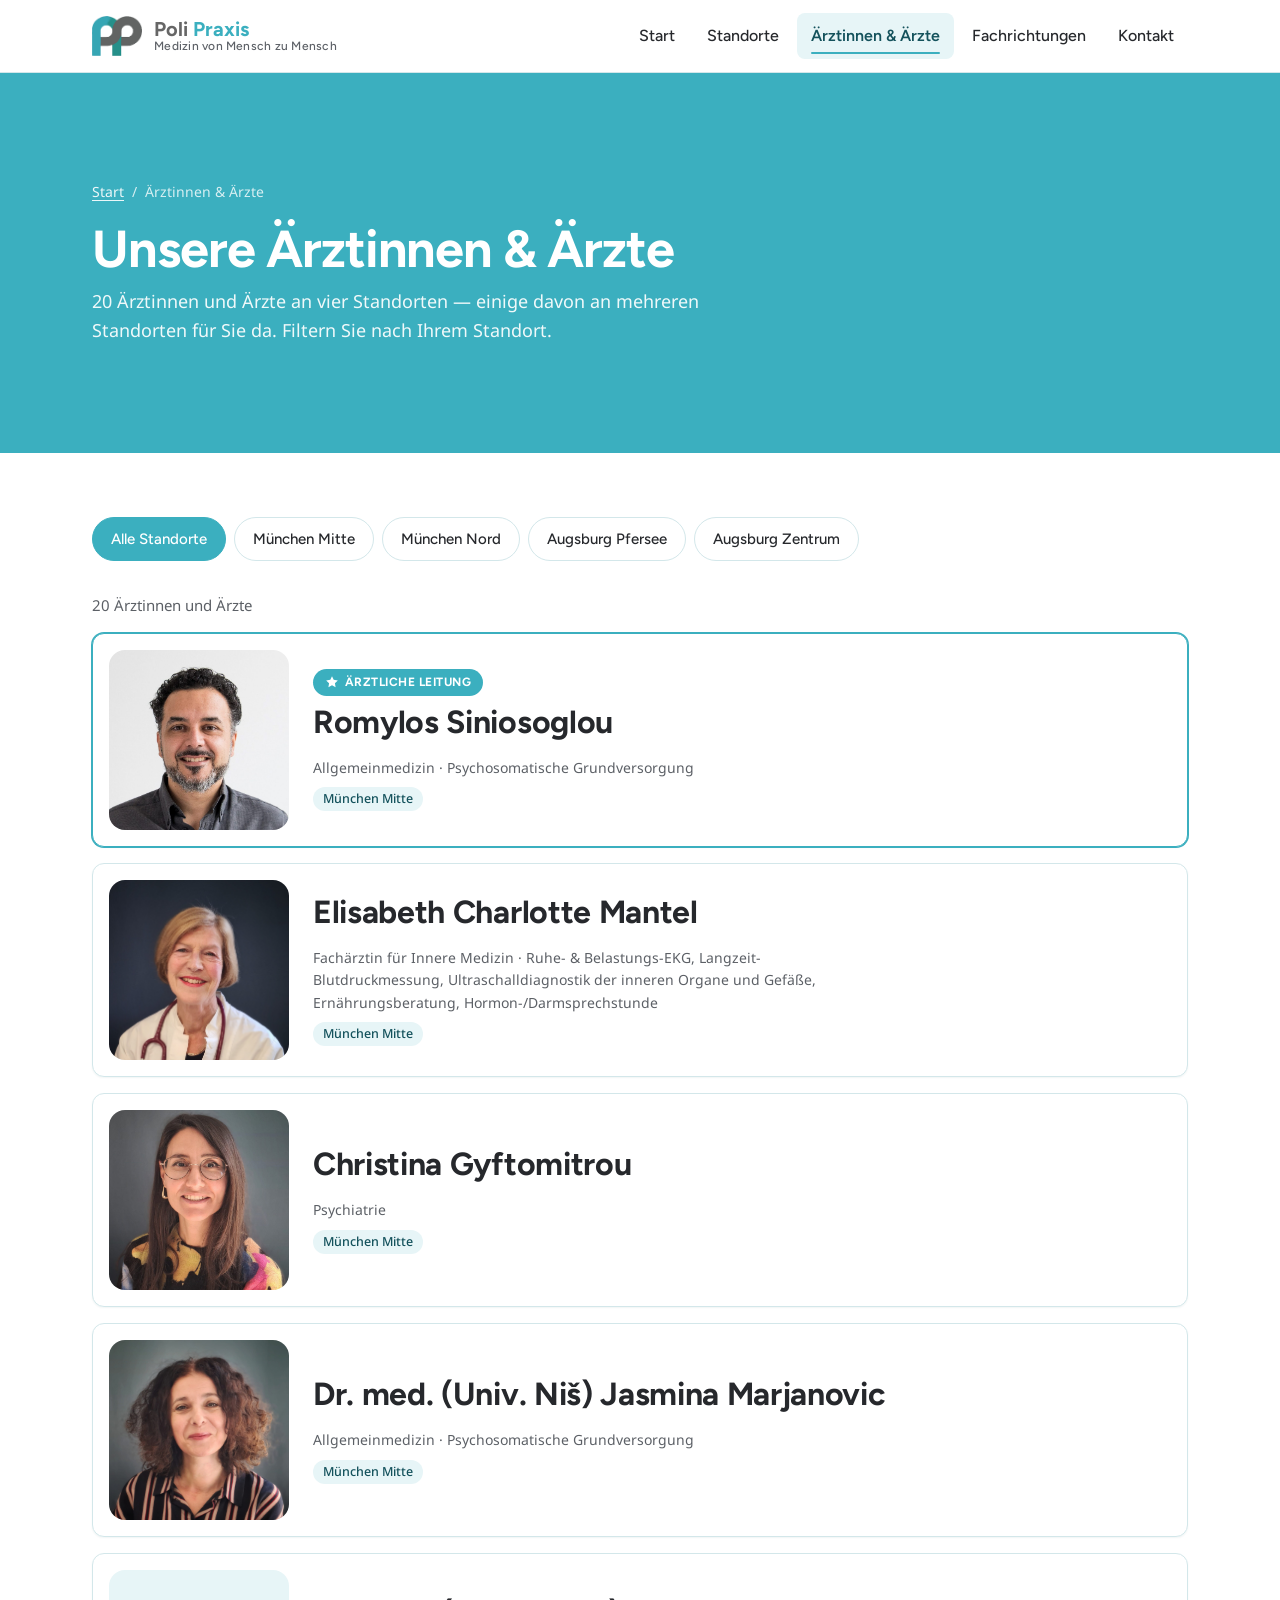
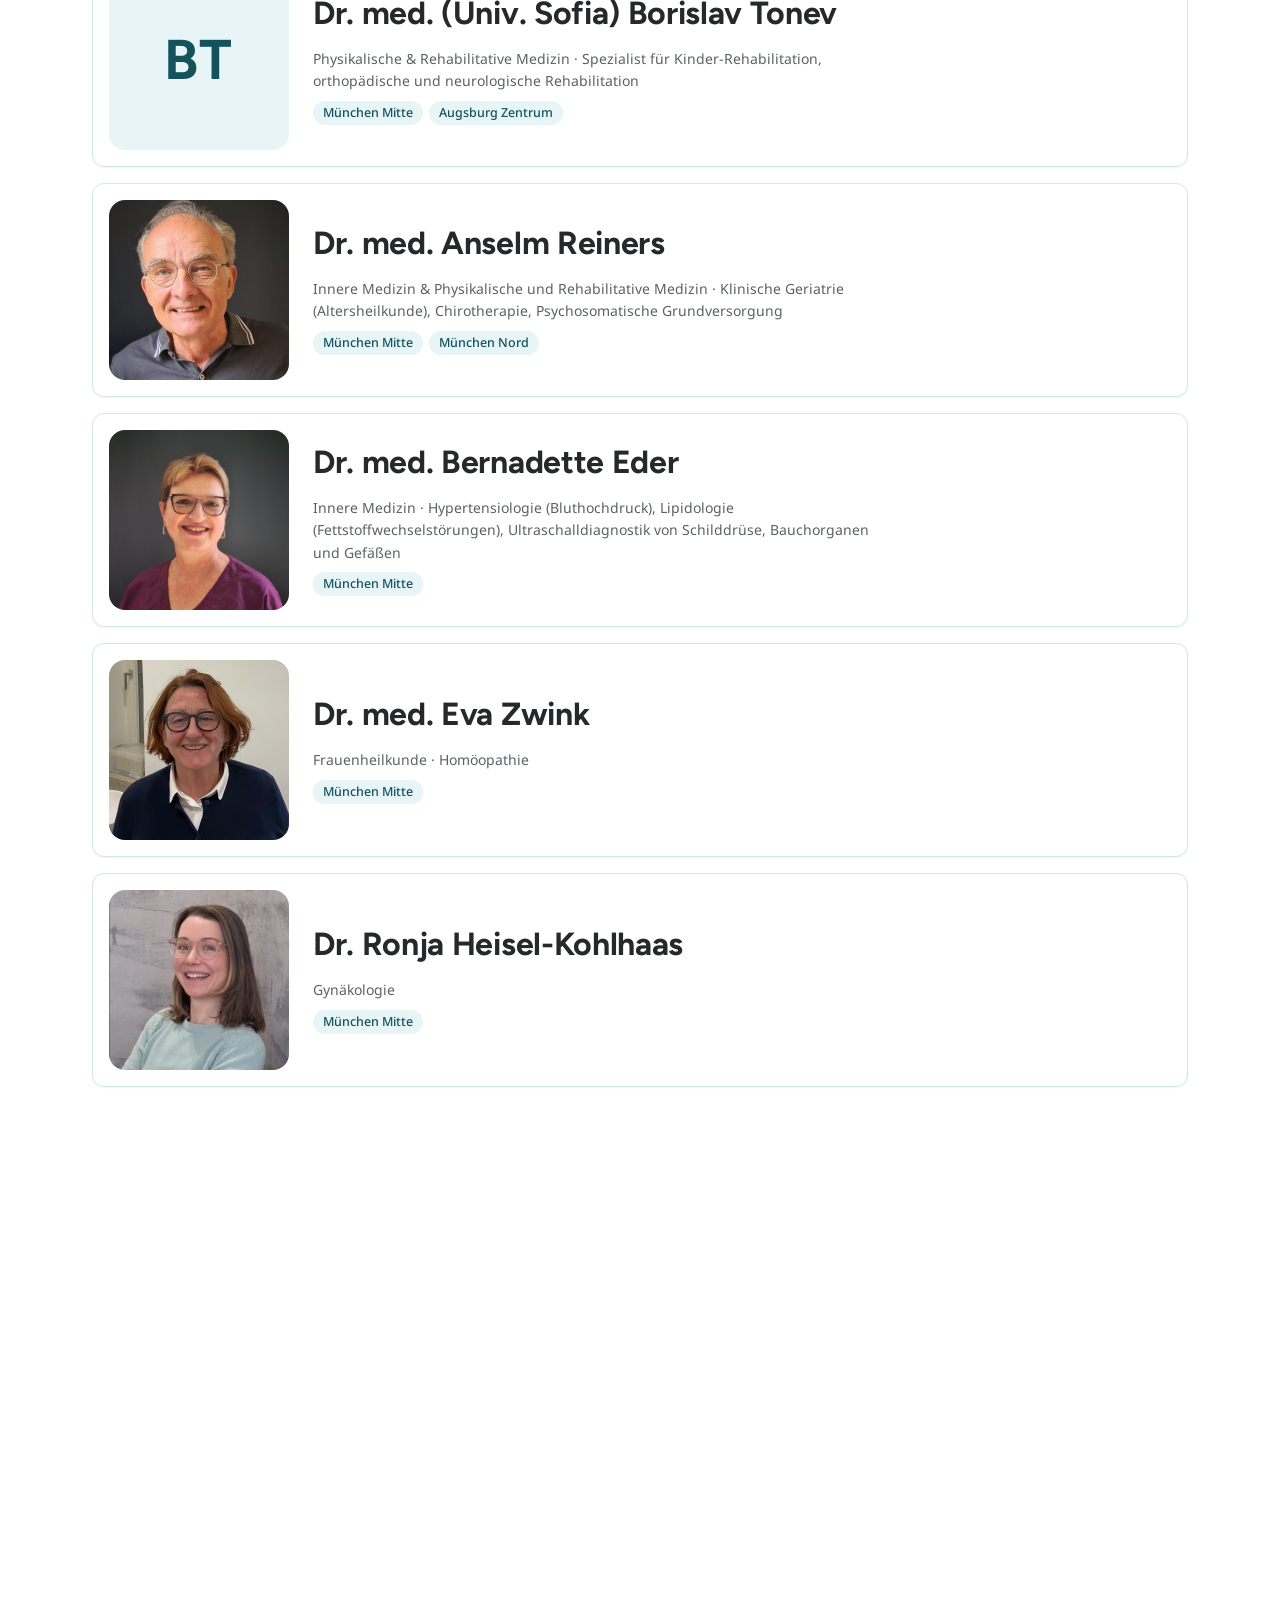
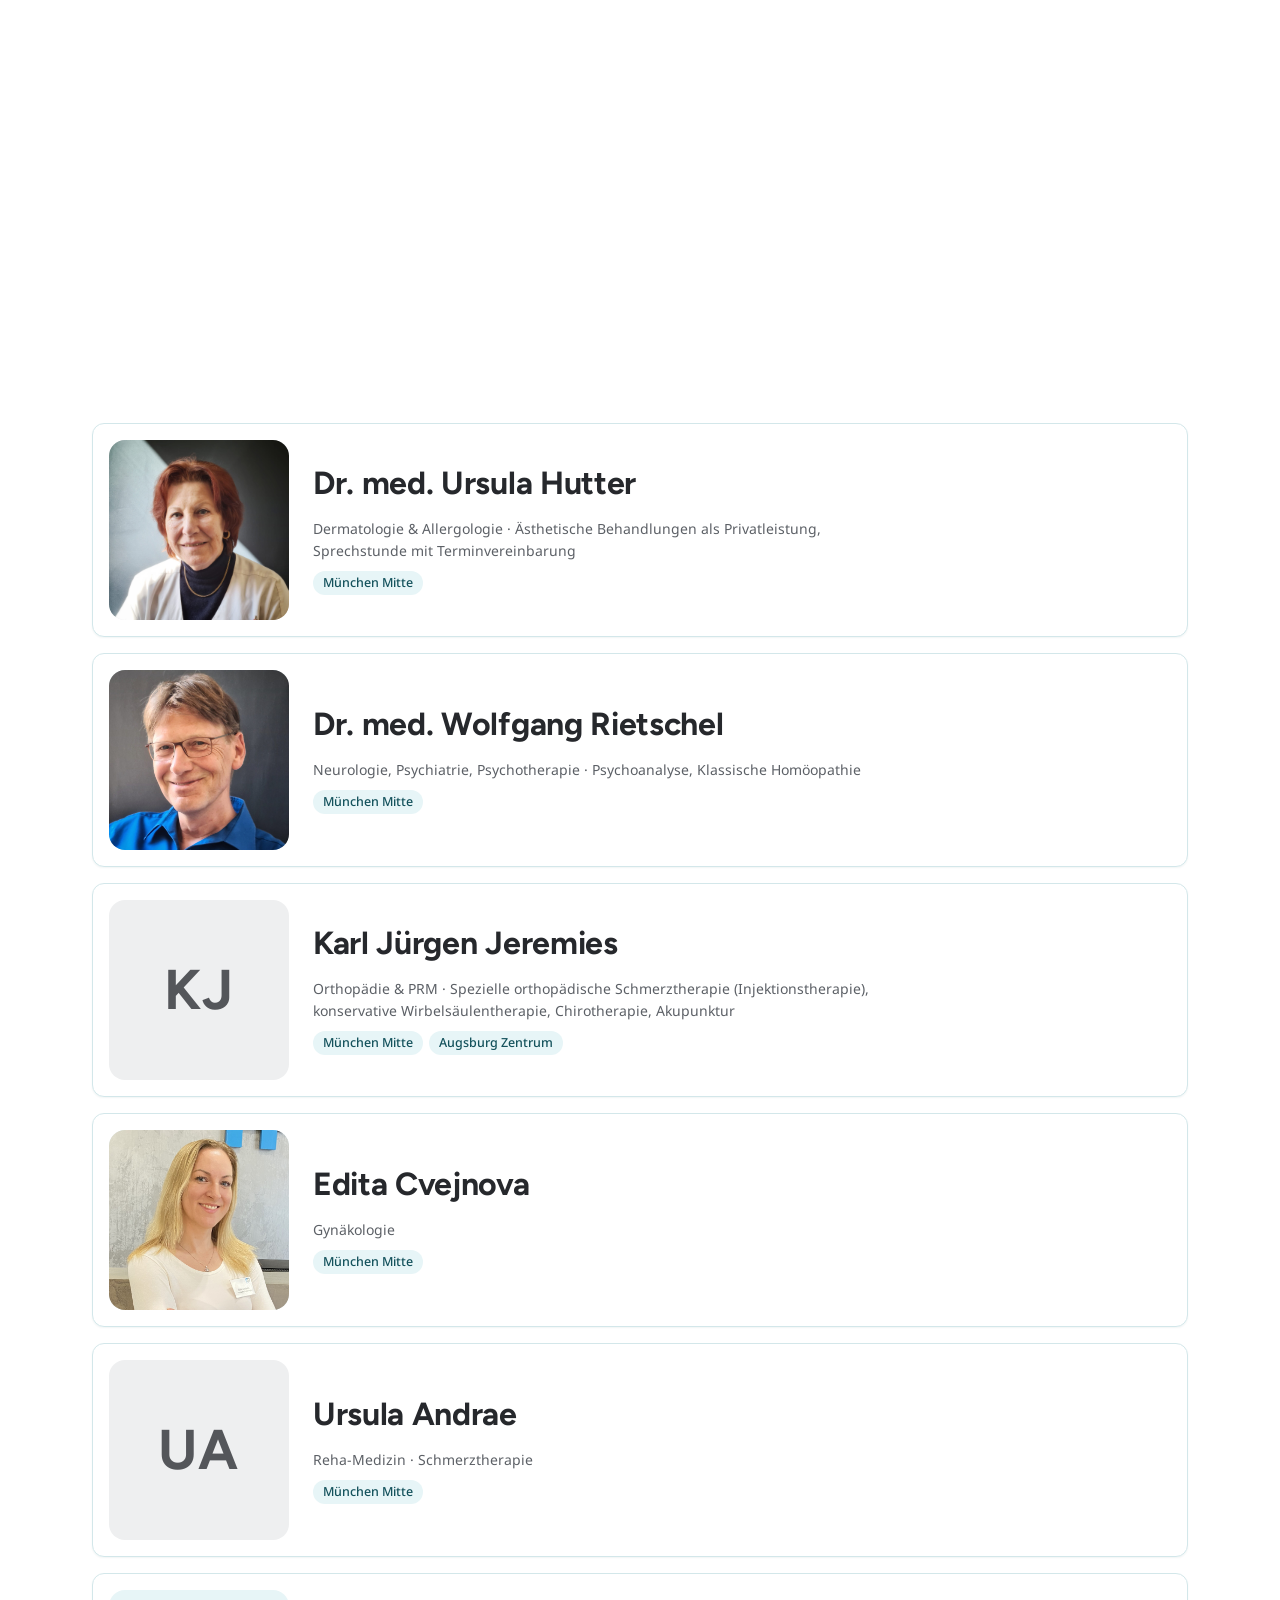
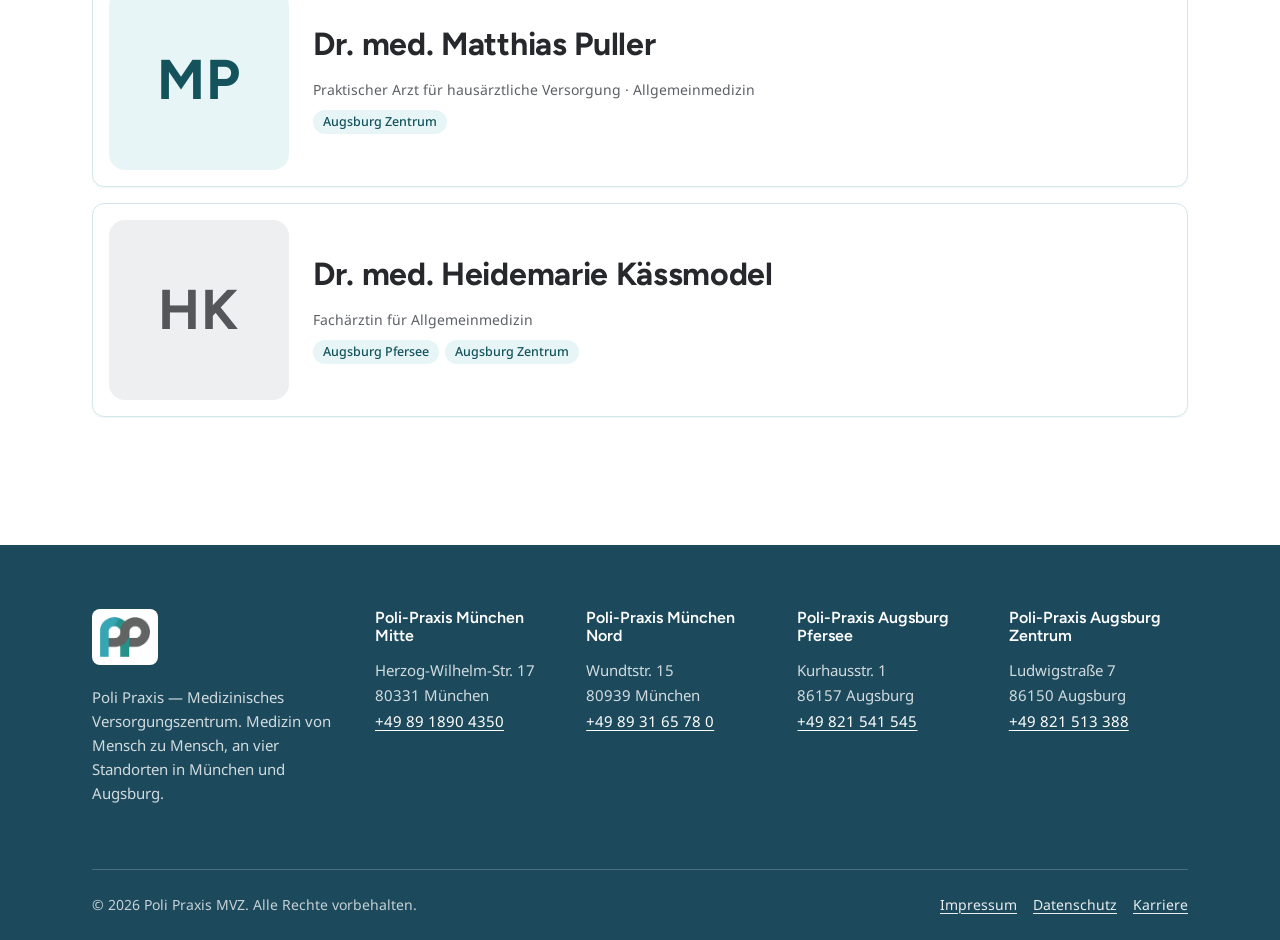
==== commit 5ff3695c: "Add Augsburg Zentrum location, rename Augsburg to Pfersee, add doctor photos - Add new Poli-Praxis A" ====
--- a/aerzte.html
+++ b/aerzte.html
@@ -6,7 +6,7 @@
   <title>Ärztinnen &amp; Ärzte — alle Standorte | Poli Praxis</title>
   <meta name="description" content="Alle Ärztinnen und Ärzte der Poli Praxis auf einen Blick — filterbar nach Standort: München Mitte, München Nord und Augsburg.">
   <link rel="icon" type="image/png" href="assets/img/logo.png">
-  <link rel="stylesheet" href="assets/css/styles.css?v=4">
+  <link rel="stylesheet" href="assets/css/styles.css?v=5">
 </head>
 <body>
   <a class="skip-link" href="#main">Zum Inhalt springen</a>
@@ -23,7 +23,7 @@
           <li><a href="standorte.html">Standorte</a></li>
           <li><a href="aerzte.html" aria-current="page">Ärztinnen &amp; Ärzte</a></li>
           <li><a href="fachrichtungen.html">Fachrichtungen</a></li>
-          <li><a href="index.html#kontakt">Kontakt</a></li>
+          <li><a href="index.html#kontakt" data-kontakt-trigger>Kontakt</a></li>
         </ul>
       </nav>
       <button class="nav-toggle" type="button" aria-expanded="false" aria-controls="main-nav">
@@ -42,7 +42,7 @@
           <span aria-current="page">Ärztinnen &amp; Ärzte</span>
         </nav>
         <h1>Unsere Ärztinnen &amp; Ärzte</h1>
-        <p class="lead">21 Ärztinnen und Ärzte an drei Standorten — einige davon an mehreren Standorten für Sie da. Filtern Sie nach Ihrem Standort.</p>
+        <p class="lead">20 Ärztinnen und Ärzte an vier Standorten — einige davon an mehreren Standorten für Sie da. Filtern Sie nach Ihrem Standort.</p>
       </div>
     </section>
 
@@ -53,22 +53,24 @@
           <button class="filter-btn" type="button" data-office="alle" aria-pressed="true">Alle Standorte</button>
           <button class="filter-btn" type="button" data-office="muenchen-mitte" aria-pressed="false">München Mitte</button>
           <button class="filter-btn" type="button" data-office="muenchen-nord" aria-pressed="false">München Nord</button>
-          <button class="filter-btn" type="button" data-office="augsburg" aria-pressed="false">Augsburg</button>
-        </div>
-
-        <p class="filter-count" data-filter-count data-singular="Ärztin/Arzt" data-plural="Ärztinnen und Ärzte" aria-live="polite">21 Ärztinnen und Ärzte</p>
+          <button class="filter-btn" type="button" data-office="augsburg" aria-pressed="false">Augsburg Pfersee</button>
+          <button class="filter-btn" type="button" data-office="augsburg-zentrum" aria-pressed="false">Augsburg Zentrum</button>
+        </div>
+
+        <p class="filter-count" data-filter-count data-singular="Ärztin/Arzt" data-plural="Ärztinnen und Ärzte" aria-live="polite">20 Ärztinnen und Ärzte</p>
 
         <div class="doctor-grid">
-          <article class="doctor-card" data-offices="muenchen-mitte augsburg">
-            <span class="avatar" aria-hidden="true">RS</span>
-            <div class="doctor-card__body">
+          <article class="doctor-card doctor-card--lead" data-offices="muenchen-mitte">
+            <img class="avatar avatar--photo" src="assets/doc_img/Romylos2.jpg" alt="" width="180" height="180" loading="lazy">
+            <div class="doctor-card__body">
+              <span class="role-badge"><svg width="14" height="14" viewBox="0 0 24 24" fill="currentColor" aria-hidden="true"><path d="M12 2l2.9 6.26L22 9.27l-5 4.87 1.18 6.88L12 17.77l-6.18 3.25L7 14.14l-5-4.87 7.1-1.01L12 2z"/></svg>Ärztliche Leitung</span>
               <h2>Romylos Siniosoglou</h2>
-              <p class="doctor-card__specialty">Ärztliche Leitung · Allgemeinmedizin, Psychosomatische Grundversorgung</p>
-              <div class="doctor-card__tags"><a class="chip" href="standort-muenchen-mitte.html">München Mitte</a><a class="chip" href="standort-augsburg.html">Augsburg</a></div>
-            </div>
-          </article>
-          <article class="doctor-card" data-offices="muenchen-mitte">
-            <span class="avatar" aria-hidden="true">EM</span>
+              <p class="doctor-card__specialty">Allgemeinmedizin · Psychosomatische Grundversorgung</p>
+              <div class="doctor-card__tags"><a class="chip" href="standort-muenchen-mitte.html">München Mitte</a></div>
+            </div>
+          </article>
+          <article class="doctor-card" data-offices="muenchen-mitte">
+            <img class="avatar avatar--photo" src="assets/doc_img/Mantel.jpg" alt="" width="180" height="180" loading="lazy">
             <div class="doctor-card__body">
               <h2>Elisabeth Charlotte Mantel</h2>
               <p class="doctor-card__specialty">Fachärztin für Innere Medizin · Ruhe- &amp; Belastungs-EKG, Langzeit-Blutdruckmessung, Ultraschalldiagnostik der inneren Organe und Gefäße, Ernährungsberatung, Hormon-/Darmsprechstunde</p>
@@ -76,7 +78,7 @@
             </div>
           </article>
           <article class="doctor-card" data-offices="muenchen-mitte">
-            <span class="avatar" aria-hidden="true">CG</span>
+            <img class="avatar avatar--photo" src="assets/doc_img/Gyftomitrou.jpg" alt="" width="180" height="180" loading="lazy">
             <div class="doctor-card__body">
               <h2>Christina Gyftomitrou</h2>
               <p class="doctor-card__specialty">Psychiatrie</p>
@@ -84,23 +86,23 @@
             </div>
           </article>
           <article class="doctor-card" data-offices="muenchen-mitte">
-            <span class="avatar" aria-hidden="true">JM</span>
+            <img class="avatar avatar--photo" src="assets/doc_img/Marjanovic.jpg" alt="" width="180" height="180" loading="lazy">
             <div class="doctor-card__body">
               <h2>Dr. med. (Univ. Niš) Jasmina Marjanovic</h2>
               <p class="doctor-card__specialty">Allgemeinmedizin · Psychosomatische Grundversorgung</p>
               <div class="doctor-card__tags"><a class="chip" href="standort-muenchen-mitte.html">München Mitte</a></div>
             </div>
           </article>
-          <article class="doctor-card" data-offices="muenchen-mitte muenchen-nord augsburg">
+          <article class="doctor-card" data-offices="muenchen-mitte augsburg-zentrum">
             <span class="avatar" aria-hidden="true">BT</span>
             <div class="doctor-card__body">
               <h2>Dr. med. (Univ. Sofia) Borislav Tonev</h2>
               <p class="doctor-card__specialty">Physikalische &amp; Rehabilitative Medizin · Spezialist für Kinder-Rehabilitation, orthopädische und neurologische Rehabilitation</p>
-              <div class="doctor-card__tags"><a class="chip" href="standort-muenchen-mitte.html">München Mitte</a><a class="chip" href="standort-muenchen-nord.html">München Nord</a><a class="chip" href="standort-augsburg.html">Augsburg</a></div>
+              <div class="doctor-card__tags"><a class="chip" href="standort-muenchen-mitte.html">München Mitte</a><a class="chip" href="standort-augsburg-zentrum.html">Augsburg Zentrum</a></div>
             </div>
           </article>
           <article class="doctor-card" data-offices="muenchen-mitte muenchen-nord">
-            <span class="avatar" aria-hidden="true">AR</span>
+            <img class="avatar avatar--photo" src="assets/doc_img/reiners.jpg" alt="" width="180" height="180" loading="lazy">
             <div class="doctor-card__body">
               <h2>Dr. med. Anselm Reiners</h2>
               <p class="doctor-card__specialty">Innere Medizin &amp; Physikalische und Rehabilitative Medizin · Klinische Geriatrie (Altersheilkunde), Chirotherapie, Psychosomatische Grundversorgung</p>
@@ -108,7 +110,7 @@
             </div>
           </article>
           <article class="doctor-card" data-offices="muenchen-mitte">
-            <span class="avatar" aria-hidden="true">BE</span>
+            <img class="avatar avatar--photo" src="assets/doc_img/Bernadette.jpg" alt="" width="180" height="180" loading="lazy">
             <div class="doctor-card__body">
               <h2>Dr. med. Bernadette Eder</h2>
               <p class="doctor-card__specialty">Innere Medizin · Hypertensiologie (Bluthochdruck), Lipidologie (Fettstoffwechselstörungen), Ultraschalldiagnostik von Schilddrüse, Bauchorganen und Gefäßen</p>
@@ -116,7 +118,7 @@
             </div>
           </article>
           <article class="doctor-card" data-offices="muenchen-mitte">
-            <span class="avatar" aria-hidden="true">EZ</span>
+            <img class="avatar avatar--photo" src="assets/doc_img/Zwing.jpeg" alt="" style="object-position: center 20%;" width="180" height="180" loading="lazy">
             <div class="doctor-card__body">
               <h2>Dr. med. Eva Zwink</h2>
               <p class="doctor-card__specialty">Frauenheilkunde · Homöopathie</p>
@@ -124,7 +126,7 @@
             </div>
           </article>
           <article class="doctor-card" data-offices="muenchen-mitte">
-            <span class="avatar" aria-hidden="true">RH</span>
+            <img class="avatar avatar--photo" src="assets/doc_img/Ronja.jpg" alt="" width="180" height="180" loading="lazy">
             <div class="doctor-card__body">
               <h2>Dr. Ronja Heisel-Kohlhaas</h2>
               <p class="doctor-card__specialty">Gynäkologie</p>
@@ -132,7 +134,7 @@
             </div>
           </article>
           <article class="doctor-card" data-offices="muenchen-mitte">
-            <span class="avatar" aria-hidden="true">JK</span>
+            <img class="avatar avatar--photo" src="assets/doc_img/Kornwachs.jpg" alt="" width="180" height="180" loading="lazy">
             <div class="doctor-card__body">
               <h2>Dr. med. Josef Kornwachs</h2>
               <p class="doctor-card__specialty">Physikalische &amp; Rehabilitative Medizin (PRM) · Chirotherapie, Akupunktur, Osteopathie, Therapie nach Yamasaki</p>
@@ -147,24 +149,24 @@
               <div class="doctor-card__tags"><a class="chip" href="standort-muenchen-nord.html">München Nord</a></div>
             </div>
           </article>
-          <article class="doctor-card" data-offices="muenchen-mitte augsburg">
-            <span class="avatar" aria-hidden="true">PG</span>
+          <article class="doctor-card" data-offices="augsburg">
+            <img class="avatar avatar--photo" src="assets/doc_img/giftakis.jpeg" alt="" width="180" height="180" loading="lazy">
             <div class="doctor-card__body">
               <h2>Dr. med. Panagiotis Giftakis</h2>
               <p class="doctor-card__specialty">Innere Medizin · Kardiologie</p>
-              <div class="doctor-card__tags"><a class="chip" href="standort-muenchen-mitte.html">München Mitte</a><a class="chip" href="standort-augsburg.html">Augsburg</a></div>
+              <div class="doctor-card__tags"><a class="chip" href="standort-augsburg-pfersee.html">Augsburg Pfersee</a></div>
             </div>
           </article>
           <article class="doctor-card" data-offices="muenchen-mitte muenchen-nord">
-            <span class="avatar" aria-hidden="true">SK</span>
-            <div class="doctor-card__body">
-              <h2>Dr. med. Simon Keyßner</h2>
+            <img class="avatar avatar--photo" src="assets/doc_img/Simon.jpg" alt="" width="180" height="180" loading="lazy">
+            <div class="doctor-card__body">
+              <h2>Dr. med. Simon Keyssner</h2>
               <p class="doctor-card__specialty">Physikalisch-Rehabilitative Medizin · Therapie nach Feldenkrais, Psychosomatische Grundversorgung</p>
               <div class="doctor-card__tags"><a class="chip" href="standort-muenchen-mitte.html">München Mitte</a><a class="chip" href="standort-muenchen-nord.html">München Nord</a></div>
             </div>
           </article>
           <article class="doctor-card" data-offices="muenchen-mitte">
-            <span class="avatar" aria-hidden="true">UH</span>
+            <img class="avatar avatar--photo" src="assets/doc_img/hutter.jpg" alt="" width="180" height="180" loading="lazy">
             <div class="doctor-card__body">
               <h2>Dr. med. Ursula Hutter</h2>
               <p class="doctor-card__specialty">Dermatologie &amp; Allergologie · Ästhetische Behandlungen als Privatleistung, Sprechstunde mit Terminvereinbarung</p>
@@ -172,23 +174,23 @@
             </div>
           </article>
           <article class="doctor-card" data-offices="muenchen-mitte">
-            <span class="avatar" aria-hidden="true">WR</span>
+            <img class="avatar avatar--photo" src="assets/doc_img/rietschel.jpg" alt="" width="180" height="180" loading="lazy">
             <div class="doctor-card__body">
               <h2>Dr. med. Wolfgang Rietschel</h2>
               <p class="doctor-card__specialty">Neurologie, Psychiatrie, Psychotherapie · Psychoanalyse, Klassische Homöopathie</p>
               <div class="doctor-card__tags"><a class="chip" href="standort-muenchen-mitte.html">München Mitte</a></div>
             </div>
           </article>
-          <article class="doctor-card" data-offices="muenchen-mitte augsburg">
+          <article class="doctor-card" data-offices="muenchen-mitte augsburg-zentrum">
             <span class="avatar" aria-hidden="true">KJ</span>
             <div class="doctor-card__body">
               <h2>Karl Jürgen Jeremies</h2>
               <p class="doctor-card__specialty">Orthopädie &amp; PRM · Spezielle orthopädische Schmerztherapie (Injektionstherapie), konservative Wirbelsäulentherapie, Chirotherapie, Akupunktur</p>
-              <div class="doctor-card__tags"><a class="chip" href="standort-muenchen-mitte.html">München Mitte</a><a class="chip" href="standort-augsburg.html">Augsburg</a></div>
-            </div>
-          </article>
-          <article class="doctor-card" data-offices="muenchen-mitte">
-            <span class="avatar" aria-hidden="true">EC</span>
+              <div class="doctor-card__tags"><a class="chip" href="standort-muenchen-mitte.html">München Mitte</a><a class="chip" href="standort-augsburg-zentrum.html">Augsburg Zentrum</a></div>
+            </div>
+          </article>
+          <article class="doctor-card" data-offices="muenchen-mitte">
+            <img class="avatar avatar--photo" src="assets/doc_img/Edita.jpeg" alt="" style="object-position: center 20%;" width="180" height="180" loading="lazy">
             <div class="doctor-card__body">
               <h2>Edita Cvejnova</h2>
               <p class="doctor-card__specialty">Gynäkologie</p>
@@ -203,28 +205,20 @@
               <div class="doctor-card__tags"><a class="chip" href="standort-muenchen-mitte.html">München Mitte</a></div>
             </div>
           </article>
-          <article class="doctor-card" data-offices="augsburg">
+          <article class="doctor-card" data-offices="augsburg-zentrum">
+            <span class="avatar" aria-hidden="true">MP</span>
+            <div class="doctor-card__body">
+              <h2>Dr. med. Matthias Puller</h2>
+              <p class="doctor-card__specialty">Praktischer Arzt für hausärztliche Versorgung · Allgemeinmedizin</p>
+              <div class="doctor-card__tags"><a class="chip" href="standort-augsburg-zentrum.html">Augsburg Zentrum</a></div>
+            </div>
+          </article>
+          <article class="doctor-card" data-offices="augsburg augsburg-zentrum">
             <span class="avatar" aria-hidden="true">HK</span>
             <div class="doctor-card__body">
-              <h2>Heidemarie Käßmodel</h2>
-              <p class="doctor-card__specialty">Allgemeinmedizin</p>
-              <div class="doctor-card__tags"><a class="chip" href="standort-augsburg.html">Augsburg</a></div>
-            </div>
-          </article>
-          <article class="doctor-card" data-offices="augsburg">
-            <span class="avatar" aria-hidden="true">AK</span>
-            <div class="doctor-card__body">
-              <h2>Andreas Knossalla</h2>
-              <p class="doctor-card__specialty">Facharzt für Allgemeinmedizin</p>
-              <div class="doctor-card__tags"><a class="chip" href="standort-augsburg.html">Augsburg</a></div>
-            </div>
-          </article>
-          <article class="doctor-card" data-offices="muenchen-mitte">
-            <span class="avatar" aria-hidden="true">PK</span>
-            <div class="doctor-card__body">
-              <h2>Panayiotis Kailas</h2>
-              <p class="doctor-card__specialty">Weiterbildungsassistent für Allgemeinmedizin</p>
-              <div class="doctor-card__tags"><a class="chip" href="standort-muenchen-mitte.html">München Mitte</a></div>
+              <h2>Dr. med. Heidemarie Kässmodel</h2>
+              <p class="doctor-card__specialty">Fachärztin für Allgemeinmedizin</p>
+              <div class="doctor-card__tags"><a class="chip" href="standort-augsburg-pfersee.html">Augsburg Pfersee</a><a class="chip" href="standort-augsburg-zentrum.html">Augsburg Zentrum</a></div>
             </div>
           </article>
         </div>
@@ -238,7 +232,7 @@
       <div class="footer-grid">
         <div class="footer-brand">
           <a href="index.html" class="footer-logo-link" aria-label="Zur Startseite"><img src="assets/img/logo.png" alt="Poli Praxis Logo" width="59" height="44"></a>
-          <p>Poli Praxis — Medizinisches Versorgungszentrum. Medizin von Mensch zu Mensch, an drei Standorten in München und Augsburg.</p>
+          <p>Poli Praxis — Medizinisches Versorgungszentrum. Medizin von Mensch zu Mensch, an vier Standorten in München und Augsburg.</p>
         </div>
         <div class="footer-office">
           <h3>Poli-Praxis München Mitte</h3>
@@ -251,9 +245,14 @@
           <a href="tel:+49893165780">+49 89 31 65 78 0</a>
         </div>
         <div class="footer-office">
-          <h3>Poli-Praxis Augsburg</h3>
+          <h3>Poli-Praxis Augsburg Pfersee</h3>
           <address>Kurhausstr. 1<br>86157 Augsburg</address>
           <a href="tel:+49821541545">+49 821 541 545</a>
+        </div>
+        <div class="footer-office">
+          <h3>Poli-Praxis Augsburg Zentrum</h3>
+          <address>Ludwigstraße 7<br>86150 Augsburg</address>
+          <a href="tel:+49821513388">+49 821 513 388</a>
         </div>
       </div>
       <div class="footer-bottom">
@@ -267,6 +266,6 @@
     </div>
   </footer>
 
-  <script src="assets/js/main.js"></script>
+  <script src="assets/js/main.js?v=5"></script>
 </body>
 </html>
--- a/assets/css/styles.css
+++ b/assets/css/styles.css
@@ -401,6 +401,7 @@
 .page-hero--mitte    .page-hero__art { background-image: url("../img/standort-mitte.svg"); }
 .page-hero--nord     .page-hero__art { background-image: url("../img/standort-nord.svg"); }
 .page-hero--augsburg .page-hero__art { background-image: url("../img/standort-augsburg.svg"); }
+.page-hero--augsburg-zentrum .page-hero__art { background-image: url("../img/standort-augsburg.svg"); }
 
 /* Hero/header titles: white text, light logo gray on "Poli-", and a soft
    dark halo only behind "Praxis" — where the teal-on-teal actually needs it */
@@ -644,13 +645,11 @@
   gap: var(--sp-4);
   grid-template-columns: 1fr;
 }
-@media (min-width: 640px)  { .doctor-grid { grid-template-columns: repeat(2, minmax(0, 1fr)); } }
-@media (min-width: 1024px) { .doctor-grid { grid-template-columns: repeat(3, minmax(0, 1fr)); } }
 
 .doctor-card {
   display: flex;
-  gap: var(--sp-4);
-  align-items: flex-start;
+  gap: var(--sp-5);
+  align-items: center;
   background: #fff;
   border: 1px solid var(--pp-border);
   border-radius: var(--radius-card);
@@ -662,18 +661,39 @@
   display: inline-flex;
   align-items: center;
   justify-content: center;
-  width: 56px;
-  height: 56px;
-  border-radius: 50%;
+  width: 180px;
+  height: 180px;
+  border-radius: 16px;
   flex-shrink: 0;
   background: var(--pp-teal-tint);
   color: var(--pp-teal-deep);
   font-family: var(--font-heading);
   font-weight: 700;
-  font-size: 18px;
+  font-size: 56px;
   letter-spacing: .02em;
 }
 .doctor-card:nth-child(even) .avatar { background: #EEEFF0; color: var(--pp-gray); }
+.avatar--photo { object-fit: cover; padding: 0; overflow: hidden; }
+
+.role-badge {
+  display: inline-flex;
+  align-items: center;
+  gap: 6px;
+  margin-bottom: var(--sp-2);
+  padding: 4px 12px;
+  border-radius: 999px;
+  background: var(--pp-teal);
+  color: #fff;
+  font-family: var(--font-heading);
+  font-weight: 700;
+  font-size: 12px;
+  letter-spacing: .04em;
+  text-transform: uppercase;
+}
+.doctor-card--lead {
+  border-color: var(--pp-teal);
+  box-shadow: 0 0 0 1px var(--pp-teal), var(--shadow-sm);
+}
 
 .doctor-card__body { min-width: 0; }
 .doctor-card h3, .doctor-card h4 { font-size: 17px; margin-bottom: 2px; }
@@ -765,7 +785,7 @@
   margin-bottom: var(--sp-7);
 }
 @media (min-width: 700px)  { .footer-grid { grid-template-columns: repeat(2, minmax(0, 1fr)); } }
-@media (min-width: 1024px) { .footer-grid { grid-template-columns: 1.4fr 1fr 1fr 1fr; } }
+@media (min-width: 1024px) { .footer-grid { grid-template-columns: 1.4fr repeat(4, 1fr); } }
 
 .footer-logo-link { display: inline-block; line-height: 0; }
 .footer-brand img { height: 56px; width: auto; margin-bottom: var(--sp-3); background: #fff; padding: 8px; border-radius: 8px; }
@@ -1064,3 +1084,84 @@
 }
 .back-to-top.is-visible { opacity: 1; transform: none; pointer-events: auto; }
 .back-to-top:hover { background: var(--pp-teal-deep); }
+
+/* --------------------------------------------------------------------------
+   11. Kontakt location picker (modal)
+   -------------------------------------------------------------------------- */
+#kontakt-anschrift { scroll-margin-top: 88px; }
+
+.kontakt-modal {
+  position: fixed;
+  inset: 0;
+  z-index: 300;
+  display: flex;
+  align-items: center;
+  justify-content: center;
+  padding: var(--sp-5);
+  background: rgba(20, 82, 92, .55);
+  backdrop-filter: blur(3px);
+  opacity: 0;
+  visibility: hidden;
+  transition: opacity var(--dur) var(--ease-out), visibility var(--dur) var(--ease-out);
+}
+.kontakt-modal.is-open { opacity: 1; visibility: visible; }
+
+.kontakt-modal__dialog {
+  background: #fff;
+  border-radius: var(--radius-card);
+  box-shadow: var(--shadow-md);
+  width: 100%;
+  max-width: 440px;
+  padding: var(--sp-6);
+  transform: translateY(12px) scale(.98);
+  transition: transform var(--dur) var(--ease-out);
+}
+.kontakt-modal.is-open .kontakt-modal__dialog { transform: none; }
+
+.kontakt-modal__head {
+  display: flex;
+  align-items: flex-start;
+  justify-content: space-between;
+  gap: var(--sp-4);
+  margin-bottom: var(--sp-2);
+}
+.kontakt-modal__head h2 { font-size: 20px; margin: 0; }
+.kontakt-modal__intro { color: var(--pp-text-muted); font-size: 15px; margin: 0 0 var(--sp-5); }
+
+.kontakt-modal__close {
+  flex-shrink: 0;
+  width: 36px; height: 36px;
+  border: none;
+  border-radius: 50%;
+  background: var(--pp-teal-tint);
+  color: var(--pp-teal-deep);
+  display: inline-flex;
+  align-items: center;
+  justify-content: center;
+  cursor: pointer;
+  transition: background-color var(--dur) var(--ease-out);
+}
+.kontakt-modal__close:hover { background: var(--pp-border); }
+
+.kontakt-modal__options { display: flex; flex-direction: column; gap: var(--sp-3); }
+.kontakt-modal__option {
+  display: flex;
+  align-items: center;
+  gap: var(--sp-3);
+  padding: var(--sp-4);
+  border: 1px solid var(--pp-border);
+  border-radius: var(--radius-card);
+  text-decoration: none;
+  color: var(--pp-ink);
+  transition: border-color var(--dur) var(--ease-out), background-color var(--dur) var(--ease-out), transform var(--dur) var(--ease-out);
+}
+.kontakt-modal__option:hover {
+  border-color: var(--pp-teal);
+  background: var(--pp-teal-tint);
+  color: var(--pp-ink);
+  transform: translateY(-1px);
+}
+.kontakt-modal__option > svg { color: var(--pp-teal); flex-shrink: 0; }
+.kontakt-modal__option-text { flex: 1; display: flex; flex-direction: column; }
+.kontakt-modal__option-name { font-family: var(--font-heading); font-weight: 600; }
+.kontakt-modal__option-addr { font-size: 14px; color: var(--pp-text-muted); }
